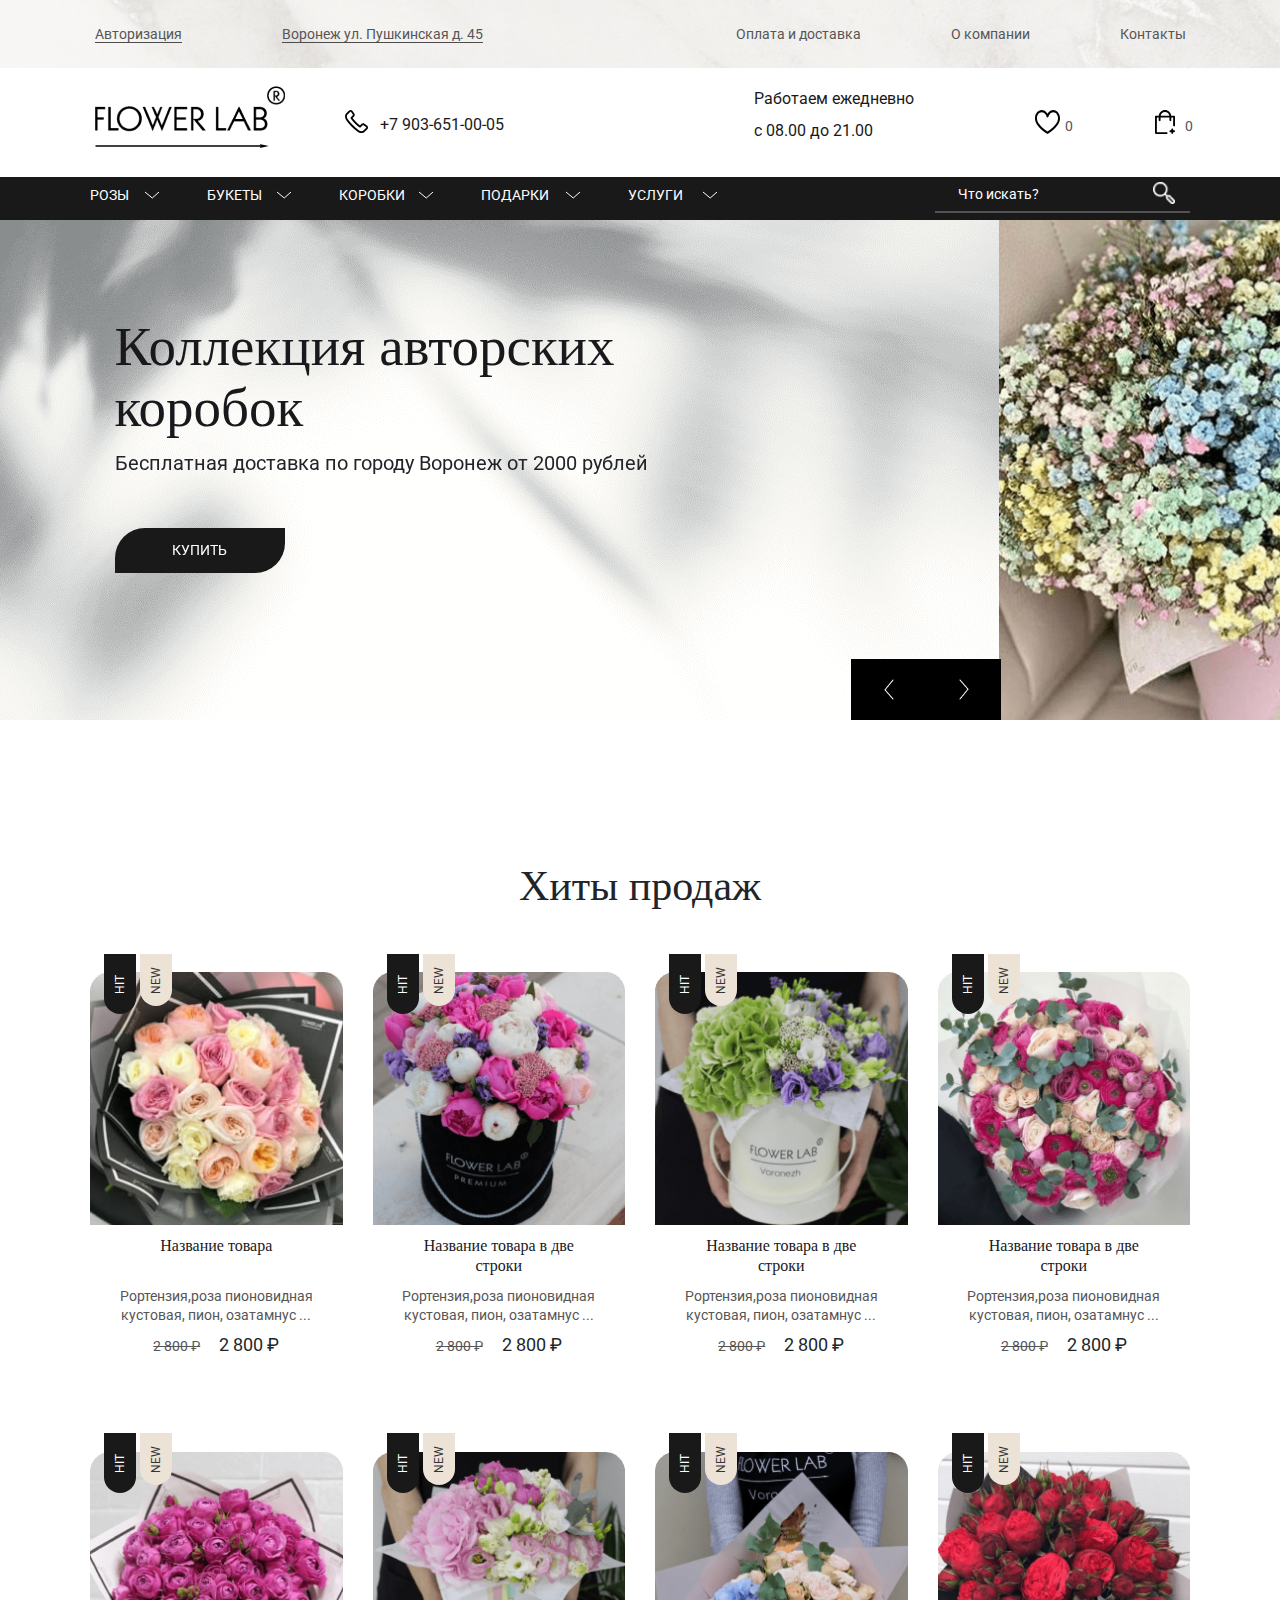
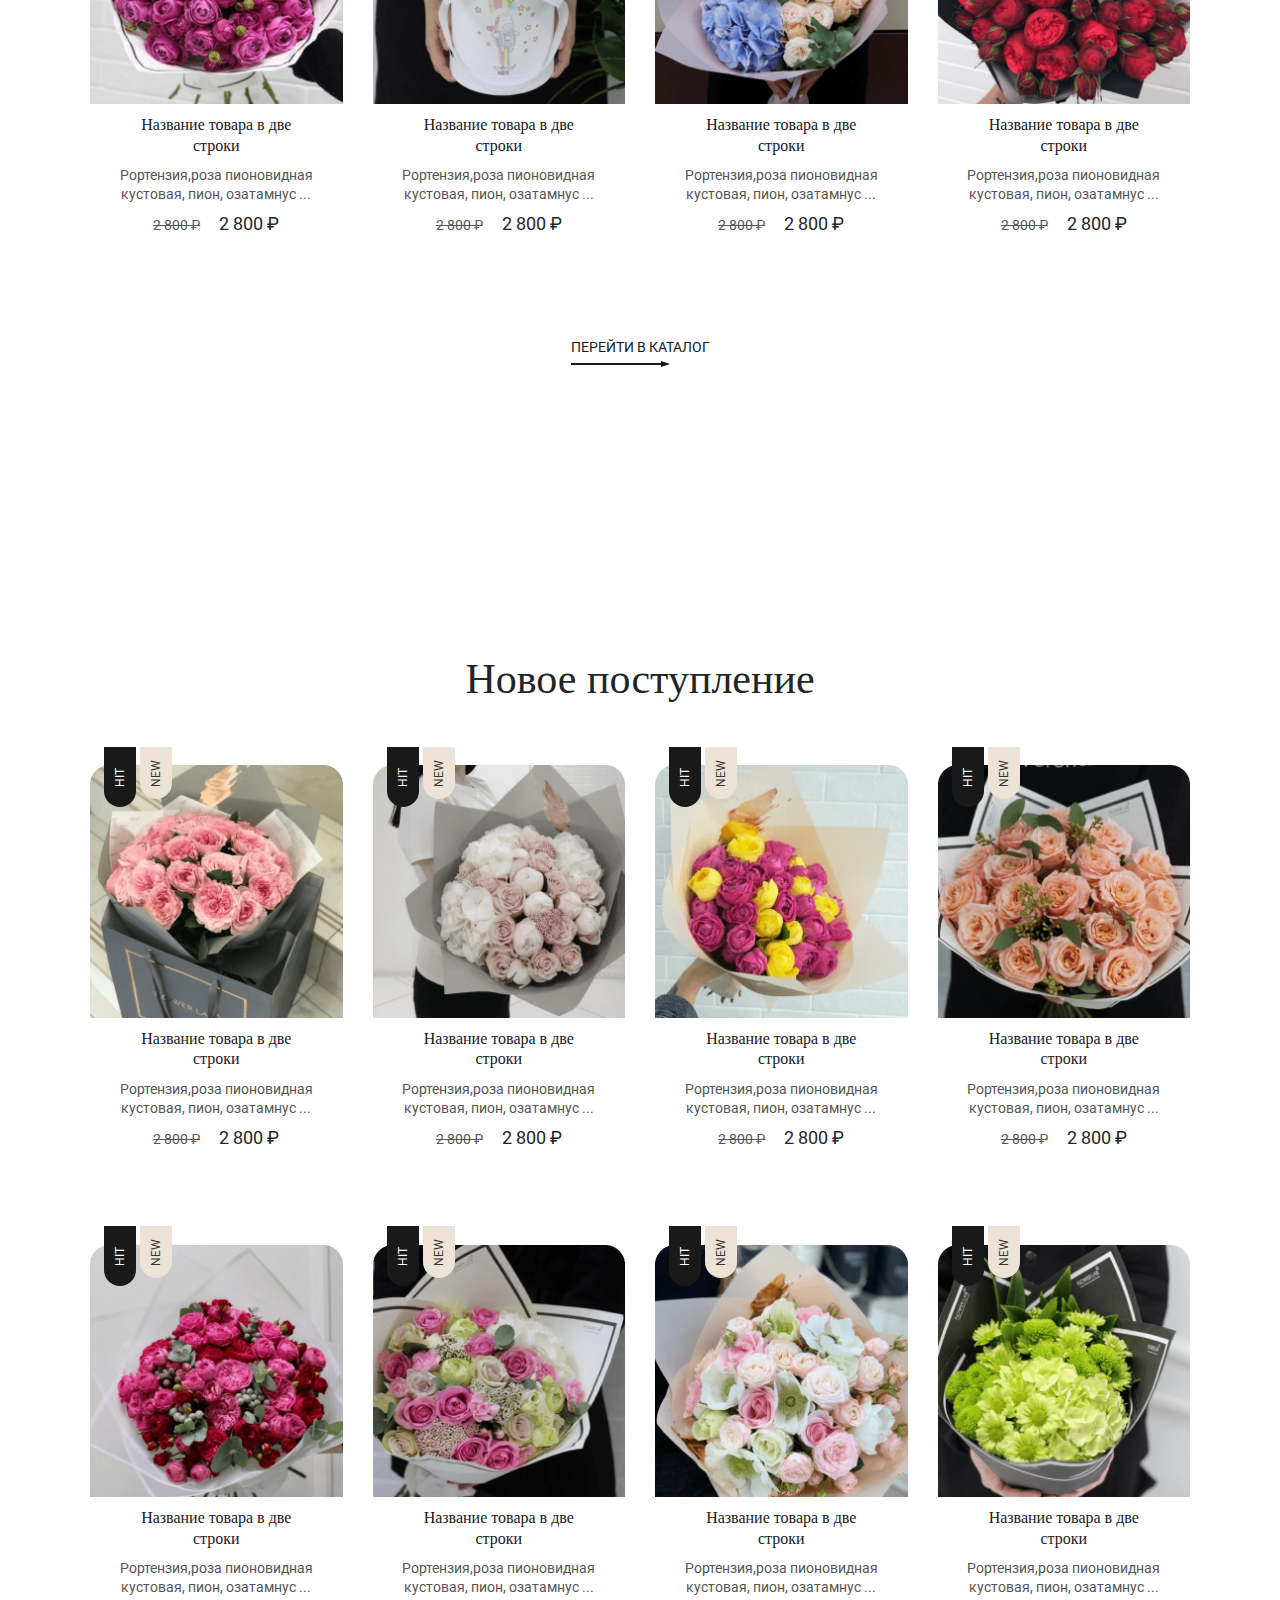
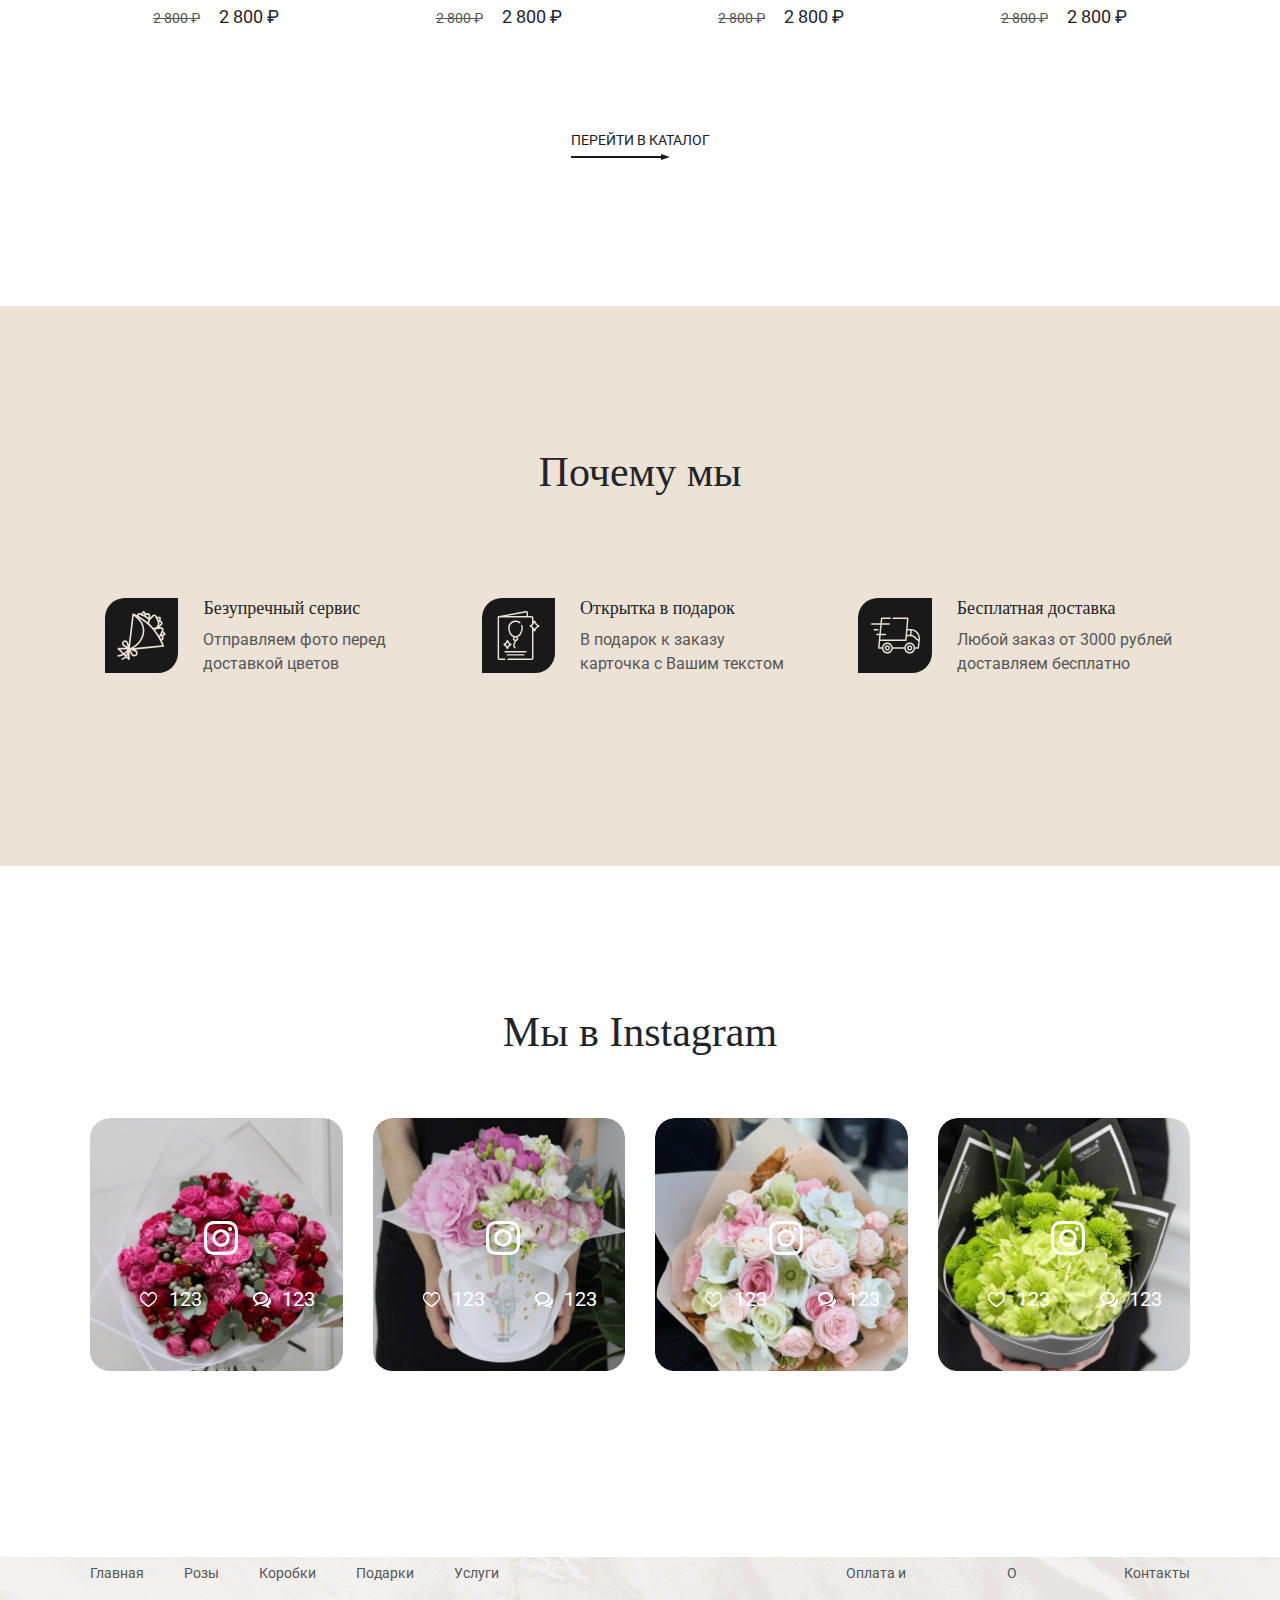
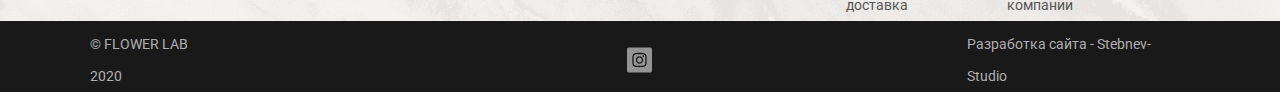
==== Web/fl/index.html @ 561de6cb "Add files via upload" ====
<!doctype html>
<html lang="en">
<head>
    <!-- Required meta tags -->
    <meta charset="utf-8">
    <meta name="viewport" content="width=device-width, initial-scale=1, shrink-to-fit=no">

    <!-- Bootstrap CSS -->
    <link rel="stylesheet" href="https://maxcdn.bootstrapcdn.com/bootstrap/4.0.0/css/bootstrap.min.css" integrity="sha384-Gn5384xqQ1aoWXA+058RXPxPg6fy4IWvTNh0E263XmFcJlSAwiGgFAW/dAiS6JXm" crossorigin="anonymous">
    <!-- swiper -->
    <link rel="stylesheet" href="css/swiper-bundle.css">
    <link rel="stylesheet" href="css/swiper-bundle.min.css">
    <script src="js/swiper-bundle.js"></script>
    <script src="js/swiper-bundle.min.js"></script>
    <script src="js/jquery.min.js"></script>

    <!-- fonts -->
    <link rel="preload" href="fonts/Lovelace-Light.woff2" as="font">
    <link rel="preload" href="fonts/Lovelace-Regular.woff2" as="font">
    <link rel="preload" href="fonts/Lovelace-Medium.woff2" as="font">
    <link rel="preload" href="fonts/Lovelace-Bold.woff2" as="font">
    <!-- styles -->
    <link rel="stylesheet" href="css/reset.css"> 
    <link rel="stylesheet" href="css/style.css">
    <link rel="stylesheet" href="css/slider.css">
    <link rel="stylesheet" href="css/media.css">
    <link rel="stylesheet" href="css/fonts.css">

    <title>Главная</title>
</head>
<body>

    <section class="mobile">
       <div id="Burger">
          <nav class="navbar navbar-expand-lg navbar-light bg-light fixed-top">
            <div class="mobile_header">
              <a class="navbar-brand" href="Главная.html"><img src="img/LogoMb.png"></a>
              <div class="mobileMenu">
                <ul>
                    <a href="#"><li class=" favorite-header">0</li></a>
                    <a href="#"><li class="add-to-cart-header">0</li></a>
                </ul>
            </div>

            <button class="navbar-toggler" type="button" data-toggle="collapse" data-target="#navbarSupportedContent" aria-controls="navbarSupportedContent" aria-expanded="false" aria-label="Toggle navigation">
                <span class="navbar-toggler-icon"></span>
            </button>
        </div>

        <div class="collapse navbar-collapse" id="navbarSupportedContent">
            <form class="search">
                <input type="search" placeholder="Что искать?">
                <button type="submit" aria-label="Поиск" class="search-button"></button>
            </form>
            <ul class="navbar-nav mr-auto">
             <li class="nav-item dropdown">
                <a class="nav-link dropdown-toggle" href="#" id="navbarDropdown" role="button" data-toggle="dropdown" aria-haspopup="true" aria-expanded="false">
                  Каталог
              </a>
              <div class="dropdown-menu" aria-labelledby="navbarDropdown">
                  <a class="dropdown-item" href="#">Белые розы</a>
                  <a class="dropdown-item" href="#">Прочие розы</a>

              </div>
          </li>
          <li class="nav-item dropdown">
            <a class="nav-link dropdown-toggle" href="#" id="navbarDropdown" role="button" data-toggle="dropdown" aria-haspopup="true" aria-expanded="false">
              Услуги
          </a>
          <div class="dropdown-menu" aria-labelledby="navbarDropdown">
              <a class="dropdown-item" href="#">Желтама тюльпана</a>
              <a class="dropdown-item" href="#">Оформление свадеб</a>
          </div>
      </li>

      <li class="nav-item active">
        <a class="nav-link" href="#">Оплата и доставка</a>
    </li>
    <li class="nav-item">
        <a class="nav-link" href="#">О компании</a>
    </li>

    <li class="nav-item">
        <a class="nav-link" href="#">Контакты</a>
    </li>
</ul>
<ul class="mobile-info">
    <li><a href="tel:+7 903-651-00-05">+7 903-651-00-05</a></li>
    <li><a href="#2">Воронеж ул. Пушкинская д. 45</a></li>
    <li><a href="#3">Авторизация</a></li>
</ul>

</div>
</nav>
</div>
</section>



<header>
    <div class="container-fluid">    
        <div class="row">
            <div class="col-12 top-header" >
                <div id="wrapper">

                    <ul class="header-list list-reset">
                        <li><a href="#" class="lower-border-header">Авторизация</a></li>
                        <li class="position-right"><a target="_blank" href="https://yandex.ru/maps/193/voronezh/house/pushkinskaya_ulitsa_45/Z0AYdw9pSUwDQFtrfXp0dnhlZg==/?ll=39.189183%2C51.657494&amp;z=19.35" class="lower-border-header">
                        Воронеж ул. Пушкинская д. 45</a>
                    </li>
                    <li class="top-header-list-item-right-col"><a href="Оплата и доставка.html">Оплата и доставка</a></li>
                    <li class="top-header-list-item-right-col"><a href="О компании.html">О компании</a></li>
                    <li class="top-header-list-item-right-col"><a href="Контакты.html">Контакты</a></li> 

                </ul>


            </div>
        </div>
    </div>  



    <div class="container-fluid">
        <div class="row">
            <div class="col-lg-12 col-md-12">
              <div id="wrapper">

                <ul class="header-list list-reset">
                    <li> <img src="img/logo.png" class="logo"></li>
                    <li class="header-phone"><a href="tel:+79036510005" class="link-header-phone">+7 903-651-00-05</a></li>
                    <li class="top-header-list-item time-job-header">Работаем ежедневно с 08.00 до 21.00</li>
                    <li class="top-header-list-item favorite-header">0</li>
                    <li class="top-header-list-item add-to-cart-header">0</li>
                </ul>
            </div>
        </div>
    </div>
</div>


<nav class="container-fluid ">
    <div class="row">
      <div class="col-lg-12 col-md-12 menu-header ">
        <div id="wrapper">
            <ul class="menu list-reset">
                <li class="menu-item item-rose"><a href="Каталог.html">Розы</a>
                    <ul class="submenu list-reset">
                        <li><a href="Карточка товара.html">Красные</a></li>
                        <li><a href="Карточка товара.html">Красные</a></li>
                        <li><a href="Карточка товара.html">Красные</a></li>
                    </ul>
                </li>
                <li class="menu-item item-flower"><a href="Каталог.html">Букеты</a>
                    <ul class="submenu list-reset">
                        <li><a href="Карточка товара.html">Красные</a></li>
                        <li><a href="Карточка товара.html">Красные</a></li>
                        <li><a href="Карточка товара.html">Красные</a></li>
                    </ul>
                </li>
                <li class="menu-item item-box"><a href="Каталог.html">Коробки</a>
                    <ul class="submenu list-reset">
                        <li><a href="Карточка товара.html">Красные</a></li>
                        <li><a href="Карточка товара.html">Красные</a></li>
                        <li><a href="Карточка товара.html">Красные</a></li>
                    </ul>
                </li>
                <li class="menu-item item-giff"><a href="Каталог.html">Подарки</a>
                    <ul class="submenu list-reset">
                        <li><a href="Карточка товара.html">Красные</a></li>
                        <li><a href="Карточка товара.html">Красные</a></li>
                        <li><a href="Карточка товара.html">Красные</a></li>
                    </ul>
                </li>
                <li class="menu-item last-item-position item-service"><a href="https://ilya-saldeckiy.github.io/flower-lab/services.html">Услуги</a>
                    <ul class="submenu list-reset">
                        <li><a href="https://ilya-saldeckiy.github.io/flower-lab/wedding-decoration.html">Оформление свадьбы</a></li>
                        <li><a href="Карточка товара.html">Красные</a></li>
                    </ul>
                </li>
            </ul> 

            <form class="search">
                <input type="search" placeholder="Что искать?">
                <button type="submit" aria-label="Поиск" class="search-button"></button>
            </form>
        </div>
    </div>
</div>
</nav>

</div>
</header>


<main>
    <section class="slider">




        <!-- Swiper -->
        <div class="swiper-container">
            <div class="swiper-wrapper">

                <div class="swiper-slide infoPost">
                    <div class="infoText">
                        <h2>Коллекция авторских коробок</h2>
                        <p>Бесплатная доставка по городу Воронеж от 2000 рублей</p>
                        <a href="">Купить</a>
                    </div>
                </div>

                <div class="swiper-slide imgPost1"> </div>



                <div class="swiper-slide infoPost">
                 <div class="infoText">
                    <h2>Коллекция авторских коробок</h2>
                    <p>Бесплатная доставка за город от 3999 рублей</p>
                    <a href="">Купить</a>
                </div>
            </div>

            <div class="swiper-slide imgPost2"> </div>




            
        <div class="swiper-slide infoPost">
             <div class="infoText">
                <h2>Коллекция авторских коробок</h2>
                <p>Бесплатная доставка по городу от 1700 рублей</p>
                <a href="">Купить</a>
            </div>
        </div>

        <div class="swiper-slide imgPost3"> </div>


    </div>
    <!-- Add Arrows -->
    <div class="btns">
        <div class="swiper-button-next"></div>
        <div class="swiper-button-prev"></div>
    </div>
    <!-- Add Pagination -->
    <div class="swiper-pagination"></div>
</div>

<script src="js/slider.js"></script>

</section>

<section class="products">
    <div class="container ">
        <div class="row justify-content-center">

            <div class="row">
                <h2 class="main-caption">Хиты продаж</h2>
            </div>
            <div class="col-12">
                <ul class="card-list list-reset">

                    <div class="row">
                        <div class="col-lg-3 col-md-4 col-sm-6 col-12">
                            <li class="card-list-item card-hits-1">
                                <img src="img/card.jpg" alt="">
                                <div class="flag">
                                    <p class="flag-hit">HIT</p>
                                    <p class="flag-new">NEW</p>
                                </div>
                                <article>
                                    <h3 class="card-caption">Название товара </h3>
                                    <p class="card-text">Рортензия,роза пионовидная кустовая, пион, озатамнус ...</p>

                                    <span class="card-price-relevant"> <s class="card-price-decider">2 800 ₽</s> 2 800 ₽</span>
                                </article>
                                <div class="card-list-hover grids">

                                   <div class="wr">  </div>
                                   <button type="button" class="faworite-button"></button>
                                   <button type="button" class="add-button"></button>

                                   <button type="button" class="fast-buy-btn">Быстрый заказ</button>
                               </div>
                           </li>
                       </div>
                       <div class="col-lg-3 col-md-4 col-sm-6 col-12">
                        <li class="card-list-item card-hits-2">
                            <img src="img/card-hit-2.png" alt="">
                            <div class="flag">
                                <p class="flag-hit">HIT</p>
                                <p class="flag-new">NEW</p>
                            </div>
                            <article>
                                <h3 class="card-caption ">Название товара в две строки</h3>
                                <p class="card-text">Рортензия,роза пионовидная кустовая, пион, озатамнус ...</p>
                                <span class="card-price-relevant"> <s class="card-price-decider">2 800 ₽</s> 2 800 ₽</span>
                            </article>
                            <div class="card-list-hover grids">
                               <div class="wr">  </div>
                               <button type="button" class="faworite-button"></button>
                               <button type="button" class="add-button"></button>
                               <button type="button" class="fast-buy-btn">Быстрый заказ</button>
                           </div>
                       </li>
                   </div>
                   <div class="col-lg-3 col-md-4 col-sm-6 col-12">
                    <li class="card-list-item card-hits-3">
                     <img src="img/card-hit-3.png" alt="">
                     <div class="flag">
                        <p class="flag-hit">HIT</p>
                        <p class="flag-new">NEW</p>
                    </div>
                    <article>
                        <h3 class="card-caption">Название товара в две строки</h3>
                        <p class="card-text">Рортензия,роза пионовидная кустовая, пион, озатамнус ...</p>
                        <span class="card-price-relevant"> <s class="card-price-decider">2 800 ₽</s> 2 800 ₽</span>
                    </article>
                    <div class="card-list-hover grids">
                       <div class="wr">  </div>
                       <button type="button" class="faworite-button"></button>
                       <button type="button" class="add-button"></button>
                       <button type="button" class="fast-buy-btn">Быстрый заказ</button>
                   </div>
               </li>
           </div>
           <div class="col-lg-3 col-md-4 col-sm-6 col-12">
            <li class="card-list-item card-hits-4">
             <img src="img/card-hit-4.png" alt="">
             <div class="flag">
                <p class="flag-hit">HIT</p>
                <p class="flag-new">NEW</p>
            </div>
            <article>
                <h3 class="card-caption">Название товара в две строки</h3>
                <p class="card-text">Рортензия,роза пионовидная кустовая, пион, озатамнус ...</p>
                <span class="card-price-relevant"> <s class="card-price-decider">2 800 ₽</s> 2 800 ₽</span>
            </article>
            <div class="card-list-hover grids">
               <div class="wr">  </div>
               <button type="button" class="faworite-button"></button>
               <button type="button" class="add-button"></button>
               <button type="button" class="fast-buy-btn">Быстрый заказ</button>
           </div>
       </li>
   </div>
   <div class="col-lg-3 col-md-4 col-sm-6 col-12">
    <li class="card-list-item card-hits-5">
     <img src="img/card-hit-5.png" alt="">
     <div class="flag">
        <p class="flag-hit">HIT</p>
        <p class="flag-new">NEW</p>
    </div>
    <article>
        <h3 class="card-caption">Название товара в две строки</h3>
        <p class="card-text">Рортензия,роза пионовидная кустовая, пион, озатамнус ...</p>
        <span class="card-price-relevant"> <s class="card-price-decider">2 800 ₽</s> 2 800 ₽</span>
    </article>
    <div class="card-list-hover grids">
       <div class="wr">  </div>
       <button type="button" class="faworite-button"></button>
       <button type="button" class="add-button"></button>
       <button type="button" class="fast-buy-btn">Быстрый заказ</button>
   </div>
</li>
</div>
<div class="col-lg-3 col-md-4 col-sm-6 col-12">
    <li class="card-list-item card-hits-6">
     <img src="img/card-hit-6.png" alt="">
     <div class="flag">
        <p class="flag-hit">HIT</p>
        <p class="flag-new">NEW</p>
    </div>
    <article>
        <h3 class="card-caption">Название товара в две строки</h3>
        <p class="card-text">Рортензия,роза пионовидная кустовая, пион, озатамнус ...</p>
        <span class="card-price-relevant"> <s class="card-price-decider">2 800 ₽</s> 2 800 ₽</span>
    </article>
    <div class="card-list-hover grids">
       <div class="wr">  </div>
       <button type="button" class="faworite-button"></button>
       <button type="button" class="add-button"></button>
       <button type="button" class="fast-buy-btn">Быстрый заказ</button>
   </div>
</li>
</div>
<div class="col-lg-3 col-md-4 col-sm-6 col-12">
    <li class="card-list-item card-hits-7">
     <img src="img/card-hit-7.png" alt="">
     <div class="flag">
        <p class="flag-hit">HIT</p>
        <p class="flag-new">NEW</p>
    </div>
    <article>
        <h3 class="card-caption">Название товара в две строки</h3>
        <p class="card-text">Рортензия,роза пионовидная кустовая, пион, озатамнус ...</p>
        <span class="card-price-relevant"> <s class="card-price-decider">2 800 ₽</s> 2 800 ₽</span>
    </article>
    <div class="card-list-hover grids">
       <div class="wr">  </div>
       <button type="button" class="faworite-button"></button>
       <button type="button" class="add-button"></button>
       <button type="button" class="fast-buy-btn">Быстрый заказ</button>
   </div>
</li>
</div>
<div class="col-lg-3 col-md-4 col-sm-6 col-12">
    <li class="card-list-item card-hits-8">
        <img src="img/card-hit-8.png" alt="">
        <div class="flag">
            <p class="flag-hit">HIT</p>
            <p class="flag-new">NEW</p>
        </div>
        <article>
            <h3 class="card-caption">Название товара в две строки</h3>
            <p class="card-text">Рортензия,роза пионовидная кустовая, пион, озатамнус ...</p>
            <span class="card-price-relevant"> <s class="card-price-decider">2 800 ₽</s> 2 800 ₽</span>
        </article>
        <div class="card-list-hover grids">
           <div class="wr">  </div>
           <button type="button" class="faworite-button"></button>
           <button type="button" class="add-button"></button>
           <button type="button" class="fast-buy-btn">Быстрый заказ</button>
       </div>
   </li>
</div>

</ul>

</div>
<div class="go-catalog-position">
    <a class="go-catalog" href="https://ilya-saldeckiy.github.io/flower-lab/catalog.html">Перейти в каталог</a>
</div>
</div>
</div>
</section>

<section class="products">
    <div class="container ">
        <div class="row justify-content-center">

            <div class="row">
                <h2 class="main-caption">Новое поступление</h2>
            </div>
            <div class="col-12">
                <ul class="card-list list-reset">

                    <div class="row">
                        <div class="col-lg-3 col-md-4 col-sm-6 col-12">
                            <li class="card-list-item card-relevant-1">
                                <img src="img/card-relevant-1.png" alt="">
                                <div class="flag">
                                    <p class="flag-hit">HIT</p>
                                    <p class="flag-new">NEW</p>
                                </div>
                                <article>
                                    <h3 class="card-caption">Название товара в две строки</h3>
                                    <p class="card-text">Рортензия,роза пионовидная кустовая, пион, озатамнус ...</p>

                                    <span class="card-price-relevant">  <s class="card-price-decider">2 800 ₽</s> 2 800 ₽</span>
                                </article>
                                <div class="card-list-hover grids">
                                   <div class="wr">  </div>
                                   <button type="button" class="faworite-button"></button>
                                   <button type="button" class="add-button"></button>
                                   <button type="button" class="fast-buy-btn">Быстрый заказ</button>
                               </div>
                           </li>
                       </div>
                       <div class="col-lg-3 col-md-4 col-sm-6 col-12">
                        <li class="card-list-item card-relevant-2">
                            <img src="img/card-relevant-2.png" alt="">
                            <div class="flag">
                                <p class="flag-hit">HIT</p>
                                <p class="flag-new">NEW</p>
                            </div>
                            <article>
                                <h3 class="card-caption ">Название товара в две строки</h3>
                                <p class="card-text">Рортензия,роза пионовидная кустовая, пион, озатамнус ...</p>
                                <span class="card-price-relevant">  <s class="card-price-decider">2 800 ₽</s> 2 800 ₽</span>
                            </article>
                            <div class="card-list-hover grids">
                               <div class="wr">  </div>
                               <button type="button" class="faworite-button"></button>
                               <button type="button" class="add-button"></button>
                               <button type="button" class="fast-buy-btn">Быстрый заказ</button>
                           </div>
                       </li>
                   </div>
                   <div class="col-lg-3 col-md-4 col-sm-6 col-12">
                    <li class="card-list-item card-relevant-3">
                        <img src="img/card-relevant-3.png" alt="">
                        <div class="flag">
                            <p class="flag-hit">HIT</p>
                            <p class="flag-new">NEW</p>
                        </div>
                        <article>
                            <h3 class="card-caption">Название товара в две строки</h3>
                            <p class="card-text">Рортензия,роза пионовидная кустовая, пион, озатамнус ...</p>
                            <span class="card-price-relevant">  <s class="card-price-decider">2 800 ₽</s> 2 800 ₽</span>
                        </article>
                        <div class="card-list-hover grids">
                           <div class="wr">  </div>
                           <button type="button" class="faworite-button"></button>
                           <button type="button" class="add-button"></button>
                           <button type="button" class="fast-buy-btn">Быстрый заказ</button>
                       </div>
                   </li>
               </div>
               <div class="col-lg-3 col-md-4 col-sm-6 col-12">
                <li class="card-list-item card-relevant-4">
                    <img src="img/card-relevant-4.png" alt="">
                    <div class="flag">
                        <p class="flag-hit">HIT</p>
                        <p class="flag-new">NEW</p>
                    </div>
                    <article>
                        <h3 class="card-caption">Название товара в две строки</h3>
                        <p class="card-text">Рортензия,роза пионовидная кустовая, пион, озатамнус ...</p>
                        <span class="card-price-relevant">  <s class="card-price-decider">2 800 ₽</s> 2 800 ₽</span>
                    </article>
                    <div class="card-list-hover grids">
                       <div class="wr">  </div>
                       <button type="button" class="faworite-button"></button>
                       <button type="button" class="add-button"></button>
                       <button type="button" class="fast-buy-btn">Быстрый заказ</button>
                   </div>
               </li>
           </div>
           <div class="col-lg-3 col-md-4 col-sm-6 col-12">
            <li class="card-list-item card-relevant-5">
                <img src="img/card-relevant-5.png" alt="">
                <div class="flag">
                    <p class="flag-hit">HIT</p>
                    <p class="flag-new">NEW</p>
                </div>
                <article>
                    <h3 class="card-caption">Название товара в две строки</h3>
                    <p class="card-text">Рортензия,роза пионовидная кустовая, пион, озатамнус ...</p>
                    <span class="card-price-relevant">  <s class="card-price-decider">2 800 ₽</s> 2 800 ₽</span>
                </article>
                <div class="card-list-hover grids">
                   <div class="wr">  </div>
                   <button type="button" class="faworite-button"></button>
                   <button type="button" class="add-button"></button>
                   <button type="button" class="fast-buy-btn">Быстрый заказ</button>
               </div>
           </li>
       </div>
       <div class="col-lg-3 col-md-4 col-sm-6 col-12">
        <li class="card-list-item card-relevant-6">
            <img src="img/card-relevant-6.png" alt="">
            <div class="flag">
                <p class="flag-hit">HIT</p>
                <p class="flag-new">NEW</p>
            </div>
            <article>
                <h3 class="card-caption">Название товара в две строки</h3>
                <p class="card-text">Рортензия,роза пионовидная кустовая, пион, озатамнус ...</p>
                <span class="card-price-relevant">  <s class="card-price-decider">2 800 ₽</s> 2 800 ₽</span>
            </article>
            <div class="card-list-hover grids">
               <div class="wr">  </div>
               <button type="button" class="faworite-button"></button>
               <button type="button" class="add-button"></button>
               <button type="button" class="fast-buy-btn">Быстрый заказ</button>
           </div>
       </li>
   </div>
   <div class="col-lg-3 col-md-4 col-sm-6 col-12">
    <li class="card-list-item card-relevant-7">
        <img src="img/card-relevant-7.png" alt="">
        <div class="flag">
            <p class="flag-hit">HIT</p>
            <p class="flag-new">NEW</p>
        </div>
        <article>
            <h3 class="card-caption">Название товара в две строки</h3>
            <p class="card-text">Рортензия,роза пионовидная кустовая, пион, озатамнус ...</p>
            <span class="card-price-relevant">  <s class="card-price-decider">2 800 ₽</s> 2 800 ₽</span>
        </article>
        <div class="card-list-hover grids">
           <div class="wr">  </div>
           <button type="button" class="faworite-button"></button>
           <button type="button" class="add-button"></button>
           <button type="button" class="fast-buy-btn">Быстрый заказ</button>
       </div>
   </li>
</div>
<div class="col-lg-3 col-md-4 col-sm-6 col-12">
    <li class="card-list-item card-relevant-8">
        <img src="img/card-relevant-8.png" alt="">
        <div class="flag">
            <p class="flag-hit">HIT</p>
            <p class="flag-new">NEW</p>
        </div>
        <article>
            <h3 class="card-caption">Название товара в две строки</h3>
            <p class="card-text">Рортензия,роза пионовидная кустовая, пион, озатамнус ...</p>
            <span class="card-price-relevant">  <s class="card-price-decider">2 800 ₽</s> 2 800 ₽</span>
        </article>
        <div class="card-list-hover grids">
           <div class="wr">  </div>
           <button type="button" class="faworite-button"></button>
           <button type="button" class="add-button"></button>
           <button type="button" class="fast-buy-btn">Быстрый заказ</button>
       </div>
   </li>
</div>

</ul>

</div>
<div class="go-catalog-position">
    <a class="go-catalog" href="https://ilya-saldeckiy.github.io/flower-lab/catalog.html">Перейти в каталог</a>
</div>
</div>
</div>
</section>
<section class="why-AreWe">
    <div class="container">
        <img class="left-leaves" src="img/left-leaves.png" alt="background-leaves">
        <h2 class="why-AreWe-caption">Почему мы</h2>
        <div class="row">
            <ul class="why-AreWe-list list-reset">
                <div class="col-lg-4 col-md-12 col-sm-12">
                    <li class="why-AreWe-list-item">
                        <span class="why-AreWe-box box-bouquet"></span>
                        <span class="why-AreWe-text">
                            <h3 class="why-AreWe-caption-item">Безупречный сервис</h3>
                            <p class="why-AreWe-p">Отправляем фото перед доставкой цветов</p>
                        </span>
                    </li>
                </div>
                <div class="col-lg-4 col-md-12 col-sm-12">
                    <li class="why-AreWe-list-item">
                        <span class="why-AreWe-box box-birthday"></span>
                        <span class="why-AreWe-text">
                            <h3 class="why-AreWe-caption-item">Открытка в подарок</h3>
                            <p class="why-AreWe-p">В подарок к заказу карточка с Вашим текстом</p>
                        </span>
                    </li>
                </div>
                <div class="col-lg-4 col-md-12 col-sm-12">
                    <li class="why-AreWe-list-item text-position-why-990">
                        <span class="why-AreWe-box box-truck"></span>
                        <span class="why-AreWe-text">
                            <h3 class="why-AreWe-caption-item">Бесплатная доставка</h3>
                            <p class="why-AreWe-p">Любой заказ от 3000 рублей доставляем бесплатно</p>
                        </span>
                    </li>
                </div>
            </ul>
        </div>
        <img class="right-leaves" src="img/right-leaves.png" alt="background-leaves">
    </div>
</section>
<section class="main-instagram">
    <div class="container">
        <h2 class="main-caption">Мы в Instagram</h2>
        <ul class="main-instagram-list list-reset">
            <div class="row justify-content-center text-center">
                <div class="col-lg-3 col-md-3 col-sm-6">
                    <div class="main-instagram-list-item instagram-card-1">
                        <img src="img/card-instagram-1.png" alt="">

                        <a href="#"><span class="main-instagram-list-item-img card-1"></span></a>
                        <ul>
                            <li><a href=""><span class="main-instagram-list-item-like card-1"><b>123</b></span></a></li>
                            <li><a href="#"><span class="main-instagram-list-item-comment card-1"><b>123</b></span></li>
                            </ul>
                        </div>
                    </div>
                    <div class="col-lg-3 col-md-3 col-sm-6">
                        <div class="main-instagram-list-item instagram-card-2">
                            <img src="img/card-instagram-2.png" alt="">

                            <a href="#"><span class="main-instagram-list-item-img card-2"></span></a>
                            <ul>
                                <li><a href=""><span class="main-instagram-list-item-like card-2"><b>123</b></span></a></li>
                                <li><a href="#"><span class="main-instagram-list-item-comment card-2"><b>123</b></span></li>
                                </ul>
                            </div> 
                        </div>
                        <div class="col-lg-3 col-md-3 col-sm-6">
                         <div class="main-instagram-list-item instagram-card-3">
                            <img src="img/card-instagram-3.png" alt="">

                            <a href="#"><span class="main-instagram-list-item-img card-3"></span></a>
                            <ul>
                                <li><a href=""><span class="main-instagram-list-item-like card-3"><b>123</b></span></a></li>
                                <li><a href="#"><span class="main-instagram-list-item-comment card-3"><b>123</b></span></li>
                                </ul>

                            </div>
                        </div>
                        <div class="col-lg-3 col-md-3 col-sm-6">
                         <div class="main-instagram-list-item instagram-card-4">
                            <img src="img/card-instagram-4.png" alt="">
                            <a href="#"><span class="main-instagram-list-item-img card-4"></span></a>
                            <ul>
                                <li><a href=""><span class="main-instagram-list-item-like card-4"><b>123</b></span></a></li>
                                <li><a href="#"><span class="main-instagram-list-item-comment card-4"><b>123</b></span></li>
                                </ul>
                            </div>
                        </div>
                    </ul>
                </div>
            </div>
        </section>
    </main>




    <footer>

        <section class="top-link-footer">
            <div class="container position-footer">
                <ul class="footer-menu-list list-reset footer-position-mobile">
                    <li class="footer-menu-list-item"><a href="https://ilya-saldeckiy.github.io/flower-lab/index.html">Главная</a></li>
                    <li class="footer-menu-list-item"><a href="Карточка товара.html">Розы</a></li>
                    <li class="footer-menu-list-item"><a href="Карточка товара.html">Коробки</a></li>
                    <li class="footer-menu-list-item footer-left-col"><a href="Карточка товара.html">Подарки</a></li>
                </ul>
                <ul class="footer-menu-list list-reset">
                    <li class="footer-menu-list-item"><a href="https://ilya-saldeckiy.github.io/flower-lab/services.html" class="last-item-footer-left">Услуги</a></li>
                    <li class="footer-menu-list-item"><a href="https://ilya-saldeckiy.github.io/flower-lab/payment.html">Оплата и доставка</a></li>
                    <li class="footer-menu-list-item"><a href="https://ilya-saldeckiy.github.io/flower-lab/abbout-us.html">О компании</a></li>
                    <li class="footer-menu-list-item"><a href="https://ilya-saldeckiy.github.io/flower-lab/contacts.html">Контакты</a></li>
                </ul>
            </div>
        </section>
        <section class="copyrait">
            <div class="container">
                <ul class="list-copyrait list-reset">
                    <li class="list-copyrait-item footer-copyrate">© FLOWER LAB 2020</li>
                    <li class="list-copyrait-item footer-inst-logo"><img src="img/inst-footer.svg" alt="inst-logo"></li>
                    <li class="list-copyrait-item">Разработка сайта - Stebnev-Studio</li>
                </ul>
            </div>
        </section>
    </footer>



    <!-- Optional JavaScript -->
    <!-- jQuery first, then Popper.js, then Bootstrap JS -->
    <script src="https://code.jquery.com/jquery-3.2.1.slim.min.js" integrity="sha384-KJ3o2DKtIkvYIK3UENzmM7KCkRr/rE9/Qpg6aAZGJwFDMVNA/GpGFF93hXpG5KkN" crossorigin="anonymous"></script>
    <script src="https://cdnjs.cloudflare.com/ajax/libs/popper.js/1.12.9/umd/popper.min.js" integrity="sha384-ApNbgh9B+Y1QKtv3Rn7W3mgPxhU9K/ScQsAP7hUibX39j7fakFPskvXusvfa0b4Q" crossorigin="anonymous"></script>
    <script src="https://maxcdn.bootstrapcdn.com/bootstrap/4.0.0/js/bootstrap.min.js" integrity="sha384-JZR6Spejh4U02d8jOt6vLEHfe/JQGiRRSQQxSfFWpi1MquVdAyjUar5+76PVCmYl" crossorigin="anonymous"></script>
    <script type="text/javascript" src="js/main.js"></script>
</body>
</html>
---- Web/fl/css/style.css ----
@charset "UTF-8";
@import url("https://fonts.googleapis.com/css2?family=Roboto:ital,wght@0,300;0,400;0,700;1,500&display=swap");
html {
  box-sizing: border-box;
  -moz-box-sizing: border-box;
}

body {
  margin: 0 auto;
  padding: 0;
  font-family: "Roboto", "Lovelace", sans-serif;
  font-weight: 400;
  font-size: 0.875rem;
  line-height: 32px;
  background-color: #ffffff;
  overflow-x: hidden;
  transition: 1s;
}

a {
  text-decoration: none;
  color: #565656;
}

a:hover {
  text-decoration: none;
  color: #191919;
}

button {
  text-transform: uppercase;
}

img {
  max-width: 100%;
  height: 100%;
  width: 100%;
}

#wrapper {
  max-width: 1100px;
  display: block;
  margin: 0 auto;
}

.swiper-wrapper .position-slide {
  position: relative;
  z-index: 999 !important;
}

button {
  outline: none;
  cursor: pointer;
}

.main-instagram-list-item {
  width: 100%;
}

.logo {
  width: 190px;
  height: 62px;
  margin-right: 70px;
}

.list-reset {
  padding: 0;
  list-style: none;
}

.container {
  padding: 0;
  margin: 0 auto;
}

main .active {
  filter: blur(15px);
}

.main-caption-section {
  font-family: "Lovelace";
  font-size: 2.625rem;
  font-weight: 500;
}

/* header */
.info-header {
  display: flex;
  padding-top: 20px;
  padding-bottom: 10px;
}

.lower-border-header {
  border-bottom: 1px solid #4C4C4C;
}

.link-header-phone {
  font-size: 1rem;
  margin-right: 145px;
  color: #191919;
}

.link-header-phone::before {
  content: "";
  position: relative;
  left: -10px;
  top: 5px;
  display: inline-block;
  width: 25px;
  height: 25px;
  background: url("../img/phone-header.svg") no-repeat;
}

.time-job-header {
  font-size: 1rem;
  width: 162px;
  margin-right: 119px !important;
  margin-top: -15px;
  margin-left: -15px;
  color: #191919;
}

.top-header-list-item-time {
  margin-right: 150px;
}

header .container-fluid {
  padding: 0;
  margin: 0;
}

.bg-light {
  padding: 0;
  background-color: rgba(4, 4, 4, 0.7) !important;
}

.navbar .favorite-header {
  display: block;
  margin-right: 0px !important;
}

.mobile_header {
  background-color: white;
  display: block;
  width: 100%;
  height: 59px;
}

.mobile_header .navbar-brand {
  margin: 12px 15px;
}

.mobile_header .mobile_header {
  float: right !important;
}

.mobile_header a {
  float: left;
}

.navbar-brand {
  position: absolute;
  left: 0px;
}

.mobileMenu {
  display: block;
  width: 180px;
  margin-top: 24px;
  margin-right: 40px;
}

.mobileMenu a,
.mobileMenu li {
  display: inline-block;
  margin-left: 18px;
}

.mobileMenu ul {
  margin: 0;
  padding: 0;
  position: absolute;
  right: 80px;
}

.navbar-toggler {
  border: none;
  outline: none;
  margin: 0;
  padding: 0;
  position: absolute;
  right: 15px;
  top: 10px;
  position: absolute;
  right: 9px;
}

.navbar-toggler .navbar-toggler-icon {
  background-image: url("../img/burgerBtn.png") !important;
  width: 51px;
  height: 51px;
}

.navbar-collapse::before {
  content: "";
  width: 100%;
  height: auto;
  position: absolute;
  filter: blur(15px);
  background: #040404;
  opacity: 0.3;
  filter: blur(15px);
}

.navbar-collapse {
  background: none;
}

.navbar-nav .dropdown-menu {
  opacity: 0.5;
  text-align: center;
  color: white;
  background-color: #fff;
}

.navbar-toggler:focus, .navbar-toggler:hover {
  border: none;
  outline: none;
}

.navbar-brand img {
  width: 96px;
  height: 34px;
  display: block;
  margin: 0;
  padding: 0;
}

#Burger {
  position: relative;
}

#Burger .search {
  width: 100%;
  padding: 15px;
  display: block;
  margin: 0 auto;
  position: relative;
}

#Burger .search input {
  width: 100%;
  background: none;
  color: white;
  outline: none;
  border: none;
  padding: 5px 0;
  padding-left: 15px;
  border-bottom: 2px solid rgba(255, 255, 255, 0.25);
}

#Burger .search .search-button {
  right: 30px;
}

input[placeholder], [placeholder], *[placeholder] {
  color: white !important;
  margin-left: 0px;
}

.navbar-nav {
  text-align: center;
}

.navbar-nav li {
  background: rgba(255, 255, 255, 0.2);
  border-radius: 10px;
  margin: 0 15px 4px 15px;
}

.navbar-nav li .nav-link {
  color: white !important;
  font-weight: 400;
  font-size: 0.875rem;
}

.dropdown-menu {
  background: none !important;
}

.dropdown-menu a {
  color: white !important;
  font-family: "Roboto", "Lovelace", sans-serif;
  font-weight: 400;
  font-size: 0.875rem;
}

.dropdown-menu a:hover {
  background: #000;
}

.mobile-info {
  padding: 0;
  margin: 0;
  text-align: center;
  margin-bottom: 76px;
  margin-top: 70px;
}

.mobile-info li {
  font-size: 0.875rem;
  font-weight: 400;
  margin-bottom: 16px;
  list-style-type: none;
}

.mobile-info a {
  color: white;
  border-bottom: 1px solid #fff;
}

.mobile-info a[href^="tel:"] {
  border-bottom: none !important;
  font-size: 1rem !important;
}

.mobile-info a[href^="tel:"]::before {
  content: "";
  background: url();
}

.wr::before {
  content: "";
  width: 40%;
  height: 64px;
  display: inline;
  position: relative;
  margin-left: -15px;
  background: black;
  opacity: 0.5;
  z-index: -1;
  border-radius: 40px;
  margin: 0 auto;
  margin-top: -5px;
  top: -188px;
}

.favorite-header {
  display: block;
  width: 25px;
  height: 25px;
  background: url("../img/faworite-header.svg") no-repeat;
  margin-right: 32px;
}

header .favorite-header {
  margin-right: 90px;
}

.add-to-cart-header {
  display: block;
  width: 25px;
  height: 25px;
  background: url("../img/add-header.svg") no-repeat;
}

.header-list {
  display: flex;
  padding: 3px;
  margin: 0;
  margin: 15px 0;
  display: flex;
  align-items: center;
  justify-content: center;
}

.top-header {
  background: url("../img/bac-image-header.png") no-repeat, #ECE2D6;
  background-size: cover;
}

.menu-header {
  background-color: #191919;
  padding-bottom: 7px;
}

.menu {
  justify-content: center;
  display: flex;
  align-content: center;
  align-items: end;
  padding: 0;
  margin: 2px 0;
  float: left;
}

ul.menu > li {
  float: left;
  position: relative;
}

ul.menu > li > a {
  display: block;
  padding: 0px;
  width: 100px;
  color: #ffffff;
  text-decoration: none;
}

ul.submenu {
  display: none;
  position: absolute;
  left: 0px;
  z-index: 90;
}

ul.submenu > li {
  display: block;
  width: 160px;
}

ul.submenu > li > a {
  display: block;
  padding: 10px;
  color: #ffffff;
  background-color: #191919;
}

ul.menu > li:hover > ul.submenu {
  display: block;
}

.menu-item {
  background: url("../img/arrow.svg") no-repeat;
  background-position: right;
  margin-right: 47px;
  text-transform: uppercase;
}

.last-item-position {
  margin-right: 215px;
}

.item-rose {
  width: 70px;
}

.item-flower {
  width: 85px;
}

.item-box {
  width: 95px;
}

.item-service {
  width: 90px;
}

.menu-header .search {
  position: relative;
  display: block;
  float: right;
  border-bottom: 2px solid rgba(255, 255, 255, 0.25);
}

.menu-header .search input {
  width: 255px;
  min-height: 33px;
  padding-left: 23px;
  padding-right: 35px;
  background-color: #191919;
  border-radius: 15px;
  border: none;
  outline: none;
  color: white;
  font-family: "Roboto", "Lovelace", sans-serif;
  font-weight: 400;
}

.menu-header .search input::placeholder {
  color: #ffffff;
}

.search-button {
  position: absolute;
  top: 47%;
  transform: translateY(-50%);
  right: 10px;
  min-width: 32px;
  min-height: 32px;
  background-image: url("../img/search.png");
  background-size: 70%;
  background-repeat: no-repeat;
  background-position: center;
  border: none;
  background-color: transparent;
  cursor: pointer;
}

.favorite-header, .add-to-cart-header {
  padding-left: 30px;
  color: #565656;
}

.header-phone {
  width: 300px;
  margin-right: 114px;
}

.mobile-caption {
  display: none;
}

footer {
  margin-left: -5px;
  margin-right: -5px;
  margin-bottom: -5px;
}

/* footer */
.top-link-footer {
  background: url("../img/footer-back.png") no-repeat;
  background-size: cover;
  background-position-x: center;
  background-position-y: center;
}

.position-footer {
  display: flex;
}

.footer-left-col {
  margin-right: 40px;
}

.footer-menu-list {
  display: flex;
  flex-direction: row;
  padding: 0;
}

.footer-menu-list-item {
  color: #19191D;
}

.footer-menu-list-item:not(:last-child) {
  margin-right: 40px;
}

.last-item-footer-left {
  margin-right: 307px;
}

.copyrait {
  background-color: #191919;
  padding-top: 7px;
}

.list-copyrait {
  display: flex;
  color: #AFAFAF;
}

.footer-copyrate {
  margin-right: 405px;
}

.footer-inst-logo {
  margin-right: 315px;
}

.button {
  background-color: black !important;
}

/* main Главная страница */
.main-caption {
  text-align: center;
  margin-bottom: 70px;
  font-family: "Lovelace";
  font-weight: 500;
  font-size: 2.625rem;
  margin-top: 150px;
}

.slider-text {
  margin-bottom: 50px;
  font-size: 1.25rem;
}

.card-list-item {
  width: 255px;
  padding-bottom: 35px;
  border-radius: 20px;
  background-position: top center;
  margin-bottom: 55px;
  position: relative;
  z-index: 5;
}

.card-list-item:not(:last-child) {
  margin-right: 25px;
}

.card-list-item:nth-child(4n) {
  margin-right: 0px;
}

.flag {
  position: absolute;
}

.flag-new {
  text-align: center;
  width: 52px;
  color: #333333;
  font-size: 0.75rem;
  background-color: #ECE2D6;
  border-radius: 20px 0 0 20px;
  position: relative;
  top: -305px;
  left: 40px;
  transform: rotate(-90deg);
}

.flag-new-product {
  position: absolute;
}

.card-list {
  display: flex;
  flex-wrap: wrap;
}

.go-catalog {
  padding-bottom: 12px;
  background: url("../img/line-arrow.svg") no-repeat;
  background-position: left bottom;
  position: relative;
  z-index: 90;
  color: #19191D;
  text-transform: uppercase;
}

.go-catalog-position {
  text-align: center;
}

.products {
  margin-bottom: 150px;
}

/* main Главная страница */
.slider-text {
  margin-bottom: 50px;
  font-size: 20px;
}

.card-list-item:not(:last-child) {
  margin-right: 25px;
}

.card-list-item:nth-child(4n) {
  margin-right: 0px;
}

.flag {
  position: absolute;
}

.flag-hit {
  text-align: center;
  width: 60px;
  color: #ffffff;
  font-size: 12px;
  background: #191919;
  border-radius: 20px 0 0 20px;
  position: relative;
  top: -268px;
  left: 0px;
  transform: rotate(-90deg);
}

.flag-new {
  text-align: center;
  width: 52px;
  color: #333333;
  font-size: 12px;
  background: #ECE2D6;
  border-radius: 20px 0 0 20px;
  position: relative;
  top: -304px;
  left: 40px;
  transform: rotate(-90deg);
}

.flag-new-product {
  position: absolute;
}

.card-list {
  display: flex;
  flex-wrap: wrap;
}

.go-catalog {
  padding-bottom: 12px;
  background: url("../img/line-arrow.svg") no-repeat;
  background-position: left bottom;
  position: relative;
  z-index: 90;
  color: #19191D;
  text-transform: uppercase;
}

.go-catalog-position {
  text-align: center;
}

.products {
  margin-bottom: 150px;
}

.why-AreWe {
  margin-bottom: 150px;
  background-color: #ECE2D6;
  padding-top: 150px;
  padding-bottom: 150px;
  position: relative;
}

.why-AreWe-list {
  display: flex;
}

.why-AreWe-list-item {
  display: flex;
  margin-right: 30px;
  margin: 40px 0;
  padding: 0 15px;
}

.why-AreWe-text {
  width: 100%;
}

.why-AreWe-p {
  font-size: 16px;
  line-height: 24px;
  color: #565656;
  margin-top: -5px;
}

.why-AreWe-caption-item {
  font-size: 18px;
  font-family: "Lovelace";
  font-weight: 500;
  line-height: 30px;
  margin-top: -8px;
}

.why-AreWe-box {
  display: inline-block;
  width: 75px;
  height: 75px;
  border-radius: 20px 0px 20px 0px;
  margin-right: 25px;
}

.box-bouquet {
  background: url("../img/bouquet.svg") no-repeat #191919;
  background-position: center;
}

.box-birthday {
  background: url("../img/birthday-card.svg") no-repeat #191919;
  background-position: center;
}

.box-truck {
  background: url("../img/delivery-truck.svg") no-repeat #191919;
  background-position: center;
}

.why-AreWe-caption {
  font-size: 42px;
  font-weight: normal;
  text-align: center;
  margin-bottom: 70px;
  font-family: "Lovelace";
}

.why-AreWe-box {
  display: inline-block;
  max-height: 75px;
  border-radius: 20px 0px 20px 0px;
  margin-right: 25px;
  padding: 35px;
}

.box-bouquet {
  background: url("../img/bouquet.svg") no-repeat #191919;
  background-position: center;
}

.box-birthday {
  background: url("../img/birthday-card.svg") no-repeat #191919;
  background-position: center;
}

.box-truck {
  background: url("../img/delivery-truck.svg") no-repeat #191919;
  background-position: center;
}

.why-AreWe-caption {
  font-size: 2.625rem;
  font-weight: normal;
  text-align: center;
  margin-bottom: 70px;
  font-family: "Lovelace";
}

.main-instagram-list-item {
  background-color: #191919;
  opacity: 1;
  width: 100%;
  min-height: 255px;
  border-radius: 20px;
  z-index: 0;
  overflow: hidden;
}

.main-instagram-list-item:not(:last-child) {
  margin-right: 30px;
  margin-bottom: 25px;
}

.main-instagram {
  margin-bottom: 150px;
}

.card-caption {
  display: block;
  margin: 0 auto;
  text-align: center;
  max-width: 165px;
  font-weight: 500;
  color: #19191D;
  font-family: "Lovelace";
  font-size: 1rem;
  line-height: 20.8px;
  margin-bottom: 10px;
  height: 41px;
  overflow: hidden;
}

.card-text {
  text-align: center;
  margin-bottom: 0px;
  line-height: 19px;
  color: #565656;
  margin-bottom: 10px;
  display: block;
  max-width: 100%;
  padding: 0 10px;
  height: 42px;
  margin: 0 auto;
  overflow: hidden;
  word-wrap: break-word;
}

.card-price-decider {
  color: #565656;
  margin-right: 15px;
  font-size: 14px;
}

.card-price-relevant {
  font-size: 1.125rem;
  display: block;
  text-align: center;
}

.faworite-button {
  background: url("../img/favorite-card2.svg") no-repeat;
  background-position: center;
  width: 51px;
  height: 51px;
  border: none;
  position: relative;
  top: -325px;
  left: 20%;
  border-radius: 100%;
}

.add-button {
  background: url("../img/add-to-cart-card.svg") no-repeat;
  background-position: center;
  width: 51px;
  height: 51px;
  border: none;
  position: relative;
  top: -325px;
  right: -33%;
  border-radius: 100%;
}

.fast-buy-btn {
  border: none;
  background-color: #191919;
  color: #ffffff;
  width: 70%;
  height: 45px;
  border-radius: 30px 0;
  position: relative;
  top: -50px;
  text-transform: uppercase;
  display: block;
  margin: 0 auto;
}

.card-list-hover {
  position: absolute;
  display: none;
  width: 100%;
}

.card-list-item:hover .flag {
  display: none;
}

.card-list-item:hover .card-list-hover {
  display: block;
  margin: 0 auto;
  padding: 0 auto;
}

.card-list-item:hover {
  box-shadow: 0px 7px 25px rgba(0, 0, 0, 0.1);
}

.main-instagram-list-item-img {
  background: url("../img/inst-on-cart.svg") no-repeat;
  position: absolute;
  left: 45%;
  top: 39%;
  width: 40px;
  height: 40px;
  z-index: 2;
  filter: brightness(100%);
}

.main-instagram-list-item-like {
  background: url("../img/like.svg") no-repeat;
  display: block;
  position: absolute;
  left: 50px;
  bottom: 50px;
  width: 40px;
  height: 40px;
  z-index: 2;
}

.main-instagram-list-item-like b,
.main-instagram-list-item-comment b {
  color: white;
  font-size: 1.25rem;
  font-weight: 400;
  position: absolute;
  left: 29px;
  top: -9px;
}

.main-instagram-list-item-comment {
  background: url("../img/comment.svg") no-repeat;
  display: block;
  position: absolute;
  right: 50px;
  bottom: 50px;
  width: 40px;
  height: 40px;
  z-index: 2;
}

.card-1 {
  display: none;
}

.card-2 {
  display: none;
}

.card-3 {
  display: none;
}

.card-4 {
  display: none;
}

.main-instagram-list-item img:hover {
  filter: brightness(85%);
}

.main-instagram-list-item .card-1 {
  display: block;
}
.main-instagram-list-item .card-2 {
  display: block;
}
.main-instagram-list-item .card-3 {
  display: block;
}
.main-instagram-list-item .card-4 {
  display: block;
}

.left-leaves {
  position: absolute;
  top: -300px;
  left: 0;
}

.right-leaves {
  position: absolute;
  top: 100px;
  right: 0;
}

.main-instagram-list-item {
  background-color: white;
}

.card-bacground-leawes {
  background: url("../img/card-back-left.png") 0 25% no-repeat, url("../img/card-back-right.png") 100% 55% no-repeat;
}

.card-hits-1 {
  width: 100%;
  height: auto;
  background-size: contain;
}

.card-hits-1 img:hover {
  filter: brightness(80%);
}

.card-hits-2 {
  width: 100%;
  height: auto;
  background-size: contain;
}

.card-hits-2 img:hover {
  filter: brightness(80%);
}

.card-hits-3 {
  width: 100%;
  height: auto;
  background-size: contain;
}

.card-hits-3 img:hover {
  filter: brightness(80%);
}

.card-hits-4 {
  width: 100%;
  height: auto;
  background-size: contain;
}

.card-hits-4:hover {
  filter: brightness(80%);
}

.card-hits-5 {
  width: 100%;
  height: auto;
  background-size: contain;
}

.card-hits-5 img:hover {
  filter: brightness(80%);
}

.card-hits-6 {
  width: 100%;
  height: auto;
  background-size: contain;
}

.card-hits-6 img:hover {
  filter: brightness(80%);
}

.card-hits-7 {
  width: 100%;
  height: auto;
  background-size: contain;
}

.card-hits-7 img:hover {
  filter: brightness(80%);
}

.card-hits-8 {
  width: 100%;
  height: auto;
  background-size: contain;
}

.card-hits-8 img:hover {
  filter: brightness(80%);
}

.card-relevant-1 {
  width: 100%;
  height: auto;
  background-size: contain;
}

.card-relevant-1 img:hover {
  filter: brightness(80%);
}

.card-relevant-2 {
  width: 100%;
  height: auto;
  background-size: contain;
}

.card-relevant-2 img:hover {
  filter: brightness(80%);
}

.card-relevant-3 {
  width: 100%;
  height: auto;
  background-size: contain;
}

.card-relevant-3 img:hover {
  filter: brightness(80%);
}

.card-relevant-4 {
  width: 100%;
  height: auto;
  background-size: contain;
}

.card-relevant-4 img:hover {
  filter: brightness(80%);
}

.card-relevant-5 {
  width: 100%;
  height: auto;
  background-size: contain;
}

.card-relevant-5:hover {
  filter: brightness(80%);
}

.card-relevant-6 {
  width: 100%;
  height: auto;
  background-size: contain;
}

.card-relevant-6 img:hover {
  filter: brightness(80%);
}

.card-relevant-7 {
  width: 100%;
  height: auto;
  background-size: contain;
}

.card-relevant-7:hover {
  filter: brightness(80%);
}

.card-relevant-8 {
  width: 100%;
  height: auto;
  background-size: contain;
}

.card-relevant-8 img:hover {
  filter: brightness(80%);
}

.instagram-card-1 {
  display: block;
  margin: 0 auto;
  background-size: contain;
  position: relative;
}

.instagram-card-1:hover .card-list-hover:before {
  opacity: 0.3;
}

.instagram-card-2 {
  display: block;
  margin: 0 auto;
  background-size: contain;
  position: relative;
}

.instagram-card-2:hover .card-list-hover:before {
  opacity: 0.3;
}

.instagram-card-3 {
  display: block;
  margin: 0 auto;
  background-size: contain;
  position: relative;
}

.instagram-card-3:hover .card-list-hover:before {
  opacity: 0.3;
}

.instagram-card-4 {
  display: block;
  margin: 0 auto;
  background-size: contain;
  position: relative;
}

.instagram-card-4:hover .card-list-hover:before {
  opacity: 0.3;
}

.card-list-hover:before {
  content: "";
  position: absolute;
  top: 0;
  left: 0;
  right: 0;
  bottom: 0;
  background: black;
  width: 100%;
  height: 262px;
  opacity: 0;
  overflow: hidden;
}

/* Каталог */
.catalog-list-item {
  width: 255px;
  display: block;
  margin: 0 auto;
}

.catalog-list-item:not(:last-child) {
  margin-right: 25px;
}

.catalog-list-item-caption {
  font-family: "Lovecale";
  font-weight: 600;
  font-size: 1.125rem;
  padding: 17px;
}

.catalog-list-item-caption a {
  color: #19191D !important;
}

.position-catalog-caption-hover {
  margin-top: -10px;
}

.catalog {
  margin-bottom: 180px;
}

.catalog-list {
  display: flex;
  flex-wrap: wrap;
  text-align: center;
}

.main-bacground-leawes {
  background: url("../img/catalog-left-back.png") 0 0 no-repeat, url("../img/catalog-right-back.png") 100% 0 no-repeat;
  padding-bottom: 1px;
}

.catalog-header {
  margin-bottom: 40px;
}

.link-to-main {
  margin-right: 8px;
}

.link-to-catalog {
  margin-left: 10px;
}

.img-position-catalog {
  width: 255px;
  height: 235px;
  border-radius: 20px;
  margin-top: 2px;
}

.catalog-list-item:hover .img-position-catalog {
  height: 265px;
}

.catalog-list-item:hover .position-catalog-caption-hover {
  position: relative;
  width: 255px;
  padding-top: 2px;
  padding-bottom: 1px;
  border-radius: 20px 0px 20px 0px;
  background-color: #ffffff;
  box-shadow: 0px 7px 25px rgba(0, 0, 0, 0.1);
  top: -30px;
  margin-bottom: -35px;
}

.catalog-image1 {
  background: url("../img/card-png.png") no-repeat;
}

.catalog-image2 {
  background: url("../img/catalog-image2.png") no-repeat;
}

.catalog-image3 {
  background: url("../img/catalog-image3.png") no-repeat;
}

.catalog-image4 {
  background: url("../img/catalog-image4.png") no-repeat;
}

/* Услуги */
.service-list-item {
  width: 255px;
  margin-bottom: 50px;
  margin-right: 25px;
}

.service-list-item:nth-child(4n) {
  margin-right: 0px;
}

.service-list {
  display: flex;
  flex-wrap: wrap;
  text-align: center;
}

.service {
  margin-bottom: 150px;
}

.service-bacground-leawes {
  background: url("../img/service-leave.png") 0 -50% no-repeat, url("../img/service-leave-right.png") 100% 120% no-repeat;
}

.service-header {
  margin-bottom: 40px;
}

.link-to-main {
  margin-right: 10px;
}

.link-to-service {
  margin-left: 8px;
  margin-right: 8px;
}

.link-service-card {
  font-family: "Lovelace";
  font-size: 1.125rem;
  font-weight: 500;
}

.service-position-links {
  margin-bottom: 70px;
}

.img-position-service {
  width: 255px;
  height: 310px;
  border-radius: 20px;
}

.service-list-item:hover .position-service-caption-hover {
  position: relative;
  width: 255px;
  padding-top: 2px;
  padding-bottom: 1px;
  border-radius: 20px 0px 20px 0px;
  background-color: #ffffff;
  margin-bottom: -3px;
  box-shadow: 0px 7px 25px rgba(0, 0, 0, 0.1);
  top: -30px;
}

.service-card1 {
  background: url("../img/card-service.png") no-repeat;
}

.service-card2 {
  background: url("../img/services-image2.png") no-repeat;
}

.service-card3 {
  background: url("../img/services-image3.png") no-repeat;
}

.service-card4 {
  background: url("../img/services-image4.png") no-repeat;
}

.service-card5 {
  background: url("../img/services-image5.png") no-repeat;
}

.service-card6 {
  background: url("../img/services-image6.png") no-repeat;
}

.service-card7 {
  background: url("../img/services-image7.png") no-repeat;
}

.service-card8 {
  background: url("../img/services-image8-new.png") no-repeat;
}

/* Оформление свадьбы */
.link-to-wedding {
  margin-left: 8px;
  margin-right: 8px;
}

.link-product {
  margin-left: 8px;
}

.position-text {
  display: flex;
}

.wedding-text {
  width: 445px;
  margin-right: 123px;
  font-size: 1rem;
  line-height: 24px;
  color: #565656;
}

.wedding-btn {
  margin-top: 44px;
  color: #ffffff;
  background-color: #191919;
  width: 170px;
  height: 45px;
  border-radius: 30px 0 30px 0;
  border: none;
  outline: none;
  text-transform: uppercase;
}

.swiper-wrapper-wedding {
  margin-left: 0 !important;
}

.wedding {
  margin-bottom: 150px;
}

.wedding-bacground-leawes {
  background: url("../img/left-wedding-back.png") 0 0 no-repeat, url("../img/right-wedding-back.png") 100% 90% no-repeat;
}

.swiper-container-wedding {
  width: 530px;
  height: 400px;
}

.swiper-slide-set img {
  border-radius: 20px;
}

.swiper-pagination {
  position: absolute;
  top: 360px;
  width: auto !important;
  left: 230px !important;
  margin: 0;
}

.swiper-pagination-bullet {
  border-radius: 10px 0px 10px 0px;
  width: 15px;
  height: 14px;
  background-color: #ECE2D6;
  opacity: 1;
}

.swiper-pagination-bullet-active {
  width: 15px;
  height: 15px;
  background: url("../img/Active-Dot.png") 50% 50% no-repeat;
  background-color: #191919;
  border-radius: 10px 0px 10px 0px;
}

/* Оплата и доставка */
.pay {
  margin-bottom: 70px;
  margin-top: 0;
}

.position-payment-img-320 {
  display: none;
}

.text-pay {
  margin-bottom: 40px;
}

.payment-list {
  width: 420px;
  color: #565656;
  font-size: 1rem;
  font-weight: 400;
  padding-left: 18px;
}

.text-position {
  margin-left: 10px;
  font-size: 1rem;
  line-height: 24px;
}

.position-payment {
  display: flex;
}

.payment {
  padding-bottom: 150px;
  margin-bottom: 150px;
}

.payment-service {
  display: flex;
}

.position-payment-img {
  margin-right: 120px;
}

.payment-img {
  border-radius: 20px;
}

.list-custom {
  list-style-image: url("../img/dots.svg");
}

.position-delivery {
  display: flex;
}

.delivery-text-settings {
  color: #565656;
  font-size: 1rem;
}

.delivery-price {
  color: #19191B;
  font-size: 1rem;
  margin-left: 10px;
}

.delivery-img {
  width: 445px;
  height: 600px;
  background: url("../img/delivery-img.png") no-repeat;
  border-radius: 20px;
}

.delivery {
  padding-bottom: 150px;
}

.deliveri-caption {
  margin-bottom: 70px;
  margin-top: 5px;
}

.delivery-text-settings-text {
  margin-bottom: 55px;
}

.delivery-text {
  width: 540px;
  margin-right: 115px;
  line-height: 24px;
}

.delivery-list {
  display: flex;
  padding-left: 20px;
}

.delivery-price-place {
  margin-bottom: -15px;
  color: #565656;
  font-size: 1rem;
  margin-left: -20px;
}

.delivery-list-item:not(:last-child) {
  width: 160px;
  margin-right: 30px;
}

.payment-back {
  background: url("../img/delivery-right.png") 100% 0 no-repeat;
  background-color: #F6EFE7;
}

.delivery-back {
  background: url("../img/delivery-left.png") 0 0 no-repeat;
}

/* Контакты */
.contact {
  margin-bottom: 179px;
}

.caption-form {
  font-size: 1.5rem;
  text-align: center;
}

.contact-caption {
  display: block;
  position: relative;
  top: 90px;
}

.contact-adress {
  width: 620px;
  display: flex;
  flex-wrap: wrap;
  padding-top: 90px;
  margin-right: 35px;
}

.position-adres {
  width: 255px;
  margin-right: 27px;
  margin-bottom: 70px;
}

.left-dot {
  padding-left: 22px;
  color: #19191D;
  font-size: 1rem;
}

.adress-teg {
  color: #565656;
  margin-bottom: 10px;
}

.left-dot::before {
  content: " ";
  display: block;
  position: absolute;
  margin-top: 10px;
  width: 12px;
  height: 12px;
  background-color: #191919;
  border-radius: 10px 0px 10px 0px;
}

.left-dot-time {
  margin-top: 0;
}

.left-dot-time::before {
  margin-left: -20px;
}

.contact-position {
  display: flex;
  align-items: flex-start;
  padding-top: 20px;
}

.contact-callback {
  padding-top: 40px;
  padding-bottom: 55px;
  padding-left: 50px;
  padding-right: 50px;
  width: 445px;
  background-color: #F6EFE7;
  border-radius: 20px;
}

.callback-form {
  width: 345px;
  display: block;
  background: none;
  border: none;
  border-bottom: 2px solid #d4d4d4;
  padding-left: 15px;
  padding-top: 12px;
  padding-bottom: 12px;
}

.form-name {
  margin-bottom: 40px;
}

.form-tel {
  margin-bottom: 25px;
}

.btn-form {
  width: 170px;
  height: 45px;
  border: none;
  border-radius: 30px 0;
  background-color: #191919;
  color: #ffffff;
  margin-left: 87px;
  outline: none;
  text-transform: uppercase;
}

.text-check {
  margin-top: -33px;
  margin-left: 70px;
  margin-bottom: 30px;
  font-size: 0.813px;
  color: #565656;
}

#check {
  margin-left: 45px;
  transform: scale(1.5);
  cursor: pointer;
}

.map {
  background: url("../img/map.jpg") no-repeat;
  background-size: cover;
  height: 450px;
}

.contacts-bacground-leawes {
  background: url("../img/contact-left-leaves.png") 0 -175px no-repeat, url("../img/contact-right-leaves.png") 100% 0 no-repeat;
}

/* О компании */
.abbout {
  padding-bottom: 150px;
  margin-bottom: 150px;
  background: url("../img/right-leaves-abbout.png") 100% 100% no-repeat;
  background-color: #F6EFE7;
}

.abbout-us-link {
  margin-bottom: 90px;
}

.abbout-liat-item {
  padding-left: 14px;
}

.abbout-us-caption {
  margin-bottom: 70px;
}

.abbout-text {
  color: #565656;
  font-size: 1rem;
  line-height: 24px;
  margin-bottom: 40px;
}

.abbout-list {
  padding-left: 20px;
  color: #565656;
  font-size: 1rem;
}

.position-abbout {
  display: flex;
}

.position-abbout-img {
  margin-right: 120px;
}

.abbout-img {
  max-width: 445px;
  height: 603px;
  border-radius: 20px;
}

.reviews-slide {
  /* width: 540px !important; */
  border: none;
  padding-left: 200px;
  padding-right: 10px;
  border-radius: 20px;
  box-shadow: 0px 7px 30px rgba(0, 0, 0, 0.07);
  margin-right: 30px;
  min-height: 220px;
  line-height: 19px;
}

.reviews {
  margin-bottom: 200px;
}

.slider-container-reviews {
  width: 1110px;
  display: flex;
}

.text-revies-slide {
  width: 330px;
  line-height: 19px;
}

.swiper-pagination-abbout {
  position: relative;
  top: 50px;
  text-align: center;
}

.slider-abbout {
  margin-bottom: 200px;
}

.leave-revies {
  width: 100%;
  height: 220px;
  background: url("../img/bac-image-header.png") no-repeat;
  background-size: cover;
  border-radius: 20px;
  text-align: center;
}

.leave-revies-btn {
  width: 170px;
  height: 45px;
  background-color: #191919;
  border-radius: 30px 0;
  border: none;
  color: #ffffff;
  position: relative;
  top: -140px;
  text-transform: uppercase;
}

.left-leaves-img {
  position: relative;
  top: -44px;
  left: -85px;
}

.right-leaves-img {
  position: relative;
  top: -44px;
  right: -85px;
}

.compani-bacground-leawes {
  background: url("../img/left-back-abbout.png") 0 115% no-repeat;
}

.caption-slider-abbout {
  font-family: "Lovelace";
  font-size: 1.125rem;
  font-weight: 500;
}

.caption-slider-abbout::before {
  content: "";
  width: 20px;
  height: 20px;
  display: inline-block;
  position: relative;
  top: 5px;
  background: url("../img/slider-abbout.svg") no-repeat;
  margin-right: 10px;
}

.reviews-slide-reviews1 {
  background: url("../img/reviews-image.png") no-repeat;
}

.reviews-slide-reviews2 {
  background: url("../img/slider-abbout-us-image2.png") no-repeat;
}

.reviews-slide-reviews3 {
  background: url("../img/reviews-image.png") no-repeat;
}

.reviews-slide-reviews4 {
  background: url("../img/reviews-image.png") no-repeat;
}

.reviews-slide-reviews5 {
  background: url("../img/reviews-image.png") no-repeat;
}

.reviews-slide-reviews6 {
  background: url("../img/reviews-image.png") no-repeat;
}

/* Категория товара */
.categori-position-links {
  padding-top: 50px;
}

.ui-state-default {
  border-radius: 10px 0;
  background-color: #191919 !important;
  top: -7px !important;
}

.ui-state-focus {
  border-radius: 10px 0 !important;
}

.ui-slider-range {
  background-color: #565656 !important;
  height: 5px;
}

.ui-slider {
  background-color: #565656;
  height: 5px;
}

.position-value {
  display: flex;
  margin-right: 150px;
  margin-top: 50px;
}

.amount-style {
  width: 75px;
  color: #191919 !important;
  background: none;
  padding-bottom: 8px;
  margin-right: 60px;
  border-bottom: 2px solid #565656 !important;
  border: none;
  outline: none;
}

.custom-checkbox {
  position: relative;
  opacity: 0;
  margin-bottom: -15px;
}

.custom-checkbox + label {
  display: inline-flex;
  -webkit-user-select: none;
  user-select: none;
  color: #565656;
}

.custom-checkbox + label::before {
  content: "";
  display: inline-block;
  width: 22px;
  height: 22px;
  flex-shrink: 0;
  flex-grow: 0;
  border: none;
  border-radius: 5px;
  background-repeat: no-repeat;
  background-position: 50% 50%;
  background-color: #fff;
  margin-right: 12px;
  margin-left: -30px;
  box-shadow: 0px 7px 20px rgba(0, 0, 0, 0.07);
}

.custom-checkbox:checked + label::before {
  background-image: url("../img/check-box.svg");
}

.custom-checkbox-radio {
  position: relative;
  opacity: 0;
  margin-bottom: -15px;
}

.custom-checkbox-radio + label {
  display: inline-flex;
  -webkit-user-select: none;
  user-select: none;
  color: #565656;
}

.custom-checkbox-radio + label::before {
  content: "";
  display: inline-block;
  width: 22px;
  height: 22px;
  flex-shrink: 0;
  flex-grow: 0;
  border: none;
  border-radius: 100%;
  background-repeat: no-repeat;
  background-position: 50% 50%;
  background-color: #fff;
  margin-right: 12px;
  margin-left: -30px;
  box-shadow: 0px 7px 20px rgba(0, 0, 0, 0.07);
}

.custom-checkbox-radio:checked + label::before {
  background-image: url("../img/radio-check.svg");
}

.filter-categori {
  padding: 10px 40px;
  width: 255px;
  background-color: #F6EFE7;
  border-radius: 10px;
  margin-bottom: 10px;
}

.filter-price {
  padding: 10px 20px;
  width: 255px;
  border-radius: 10px;
  margin-bottom: 10px;
  background: url("../img/line-filter.svg") 50% 80% no-repeat;
  background-color: #F6EFE7;
}

.dropbtn {
  background: none;
  padding: 16px;
  font-size: 1rem;
  border: none;
  cursor: pointer;
  outline: none;
}

.dropdown-content {
  display: none;
  background: none;
  min-width: 230px;
  border: none;
}

.dropdown-content a {
  color: black;
  padding: 12px 16px;
  text-decoration: none;
  display: block;
}

.radio-input {
  display: block;
  transform: scale(1.5);
}

.position-label {
  position: relative;
  left: 35px;
}

.filter {
  padding: 10px 40px;
  width: 255px;
  background-color: #F6EFE7;
  border-radius: 10px;
  margin-bottom: 10px;
}

.filter::before {
  content: "";
  width: 20px;
  height: 20px;
  display: inline-block;
  position: relative;
  top: 10px;
  background: url("../img/arrow-filter.svg") no-repeat;
}

.form-button-serch {
  display: block;
  width: 170px;
  height: 45px;
  color: #ffffff;
  background-color: #191919;
  border: none;
  border-radius: 30px 0px;
  margin-bottom: 30px;
  outline: none;
  text-transform: uppercase;
}

.form-button-reset {
  width: 100px;
  padding-bottom: 10px;
  background-size: 50px;
  border: none;
  background: url("../img/line-arrow.svg") no-repeat;
  background-position: bottom;
  outline: none;
  text-transform: uppercase;
}

.last-filter {
  margin-bottom: 50px;
}

.position-filter {
  margin-right: 30px;
}

.position-categori {
  display: flex;
  margin-bottom: 100px;
}

.link-to-categori {
  margin-left: 10px;
}

.link-to-catalog {
  margin-right: 10px;
}

.categori-card-1 {
  background: url("../img/card-hit-2.png") no-repeat;
}

.categori-card-2 {
  background: url("../img/card.jpg") no-repeat;
}

.categori-card-3 {
  background: url("../img/card-hit-3.png") no-repeat;
}

.categori-card-4 {
  background: url("../img/card-hit-4.png") no-repeat;
}

.categori-card-5 {
  background: url("../img/card-hit-5.png") no-repeat;
}

.categori-card-6 {
  background: url("../img/card-hit-6.png") no-repeat;
}

.categori-card-7 {
  background: url("../img/card-hit-7.png") no-repeat;
}

.categori-card-8 {
  background: url("../img/card-hit-8.png") no-repeat;
}

.categori-card-9 {
  background: url("../img/card-relevant-1.png") no-repeat;
}

.categori-card-10 {
  background: url("../img/card-relevant-2.png") no-repeat;
}

.categori-card-11 {
  background: url("../img/card-relevant-3.png") no-repeat;
}

.categori-card-12 {
  background: url("../img/card-relevant-4.png") no-repeat;
}

.card-list-item-filter {
  width: 255px;
  padding-top: 255px;
  padding-bottom: 35px;
  border-radius: 20px;
  background-position: top center;
  margin-bottom: 55px;
  margin-right: 25px;
  position: relative;
  z-index: 5;
}

.card-list-item-filter:nth-child(3n) {
  margin-right: 0;
}

.card-list-item-filter:hover .flag {
  display: none;
}

.card-list-item-filter:hover .card-list-hover {
  display: block;
}

.card-list-item-filter:hover {
  box-shadow: 0px 7px 25px rgba(0, 0, 0, 0.1);
}

/* .line-filter{
    width: 17px;
    height: 10px;
    display: inline-block;
    position: relative;
    left: 10px;
    background-color: #191919;
    background: url('../img/line-filter.svg') no-repeat;
    } */
.swiper-button-prev,
.swiper-button-next {
  outline: none !important;
  border: none !important;
}

/* Карточка продукта */
.position-slide-card {
  text-align: center;
}

.swiper-pagination-bullet {
  outline: none;
}

button, input {
  outline: none;
  border: none;
}

.swiper-pagination-bullet {
  margin-right: 10px;
}

.pagination-position-card {
  position: absolute;
  top: 845px;
  right: 875px;
}

.position-slide-card {
  margin-left: 0;
  border-radius: 20px;
}

.slide-card-btn {
  position: relative;
  top: -445px;
  left: 190px;
  width: 50px;
  height: 50px;
  background: url("../img/card-favorite.svg") no-repeat;
  border: none;
}

.slider-card-product {
  margin-right: 120px;
}

.card-product {
  display: flex;
  margin-bottom: 150px;
}

.btn-minus {
  background: url("../img/minus.svg") 50% 50% no-repeat;
}

.btn-plus {
  background: url("../img/plus.svg") 50% 50% no-repeat;
}

.set-service {
  margin-bottom: -55px;
}

.set-btn-position {
  margin-bottom: 40px;
}

.card-btn {
  width: 28px;
  height: 28px;
  border: none;
  background-color: #F6EFE7;
  border-radius: 8px;
  outline: none;
}

button:focus {
  outline: none !important;
}

.card-input {
  position: relative;
  top: -7px;
  margin-left: 10px;
  margin-right: 10px;
  background-color: #19191d;
  border: none;
  border-radius: 8px;
  outline: none;
  padding: 0px 0px;
  width: 45px;
  text-align: center;
}

.swiper-slide-thumbs {
  width: 165px;
  margin-right: 20px;
}

.swiper-slide-thumbs-margin {
  width: 165px;
}

.product-card-list {
  position: relative;
  top: -45px;
  left: 60px;
  width: 465px;
  display: flex;
  flex-wrap: wrap;
  list-style-image: url("../img/list-type.png");
}

.gallery-thumbs,
.gallery-top {
  width: 445px;
}

.product-card-list-item:nth-child(n-2) {
  margin-right: 40px;
}

.position-settings-product {
  position: relative;
  top: -45px;
  left: 70px;
}

.size-set {
  display: inline-block;
  width: 30px;
  height: 30px;
  padding-left: 30px;
  background: url("../img/left-card-list.svg") no-repeat;
  background-position: 0px 2px;
  margin-right: 40px;
}

.height-set {
  display: inline-block;
  width: 30px;
  height: 30px;
  padding-left: 20px;
  background: url("../img/height-card-left.svg") no-repeat;
  background-position: 0px 2px;
}

.pay-list {
  display: flex;
  position: relative;
  top: -40px;
  left: 120px;
}

.pay-service-visa {
  width: 55px;
  height: 30px;
  background: url("../img/visa.png") no-repeat;
  margin-left: 10px;
}

.pay-service-master {
  width: 55px;
  height: 50px;
  background: url("../img/master.png") no-repeat;
  margin-top: -20px;
  margin-right: 10px;
}

.pay-service-sber {
  width: 55px;
  height: 50px;
  background: url("../img/sber.png") no-repeat;
  margin-right: 10px;
}

.pay-service-bit {
  width: 55px;
  height: 50px;
  background: url("../img/bit.png") no-repeat;
}

.catalog-position-links {
  padding-top: 40px;
  color: #797979;
}

.payment-list-service-pay {
  display: flex;
}

.add-to-cart-card {
  width: 170px;
  height: 45px;
  color: #ffffff;
  background-color: #19191D;
  border-radius: 30px 0px;
  border: none;
  text-transform: uppercase;
}

.buy-fast-card {
  width: 190px;
  background: url("../img/arrow-card.svg") no-repeat;
  background-position: bottom;
  background-size: 125px;
  border: none;
  padding-bottom: 10px;
}

.position-button-cart {
  margin-bottom: 160px;
  position: relative;
  z-index: 90;
}

.card-input {
  color: #fff;
  padding-left: 13px;
  font-size: 1rem;
  padding-right: 0;
}

.button-c {
  background-color: #F6EFE7;
  width: 460px;
  height: 50px;
  border-radius: 10px;
}

.text-settings,
.text-rev {
  display: none;
}

.button-card-tex {
  width: 150px;
  height: 50px;
  background: none;
  border: none;
  outline: none;
  color: #565656;
}

.tabs > input[type=radio] {
  display: none;
}

.tabs {
  background-color: #F6EFE7;
  width: 447px;
  border-radius: 10px;
  border: none;
}

.tabs > div {
  display: none;
  border: 1px solid #e0e0e0;
  padding: 10px 15px;
  font-size: 1rem;
  border: none;
  box-shadow: 0px 7px 20px rgba(0, 0, 0, 0.07);
}

#tab-btn-1:checked ~ #content-1,
#tab-btn-2:checked ~ #content-2,
#tab-btn-3:checked ~ #content-3 {
  display: block;
}

.tabs > label {
  display: inline-block;
  text-align: center;
  vertical-align: center;
  -webkit-user-select: none;
  user-select: none;
  color: #565656;
  background-color: #F6EFE7;
  border: none;
  width: 150px;
  height: 48px;
  margin-right: -5px;
  padding-top: 12px;
  font-size: 1rem;
  line-height: 1.5;
  cursor: pointer;
  position: relative;
}

.tabs > label {
  border-radius: 10px;
}

.tabs > input[type=radio]:checked + label {
  height: 48px;
  background-color: #ECE2D6;
  border-radius: 10px;
  color: #191919;
}

.tabs > input[type=radio]:checked + label > div {
  display: block;
}

.content {
  width: 1110px;
  background: #fff;
  border: none;
}

.block-position-on-btn {
  width: 100px;
  height: 6px;
  background-color: #19191D;
  border-radius: 6px 0;
  position: absolute;
  top: 45px;
  left: 23px;
  display: none;
}

.text-width {
  width: 830px;
  margin-left: 50px;
}

.similar-products {
  margin-bottom: 110px;
}

.article {
  color: #565656;
}

.position-price-card-product {
  margin-bottom: 50px;
}

.main-caption-card-product {
  font-family: "Lovelace";
  font-size: 2.625rem;
  font-weight: 500;
  line-height: 54px;
  margin-top: 17px;
  margin-bottom: 25px;
}

.card-price-decider-product {
  color: #565656;
  font-size: 1rem;
  margin-right: 30px;
}

.card-price-active-product {
  font-size: 1.625rem;
  font-weight: bold;
}

.set-size {
  margin-bottom: -35px;
  margin-top: -40px;
}

.filter-320 {
  display: none;
}

.b-container {
  display: none;
}

.b-popup {
  width: 320px;
  min-height: 555px;
  background-color: rgba(0, 0, 0, 0.8);
  overflow: hidden;
  position: absolute;
  z-index: 9999999999;
  top: 55px;
  left: 0;
}

.b-popup .b-popup-content {
  margin: 40px auto 0px auto;
  width: 100px;
  height: 40px;
  padding: 10px;
  background-color: #c5c5c5;
  border-radius: 5px;
  box-shadow: 0px 0px 10px #000;
}

.burger {
  display: block;
  width: 40px;
  height: 40px;
  border-radius: 20px 0;
  border: none;
  background: url("../img/burger.svg") no-repeat;
  background-color: #191919;
}

.swiper-wrapper .position-slide {
  z-index: 5;
}

.slider-buttons.slider-btn-main {
  margin-left: -39px;
}
.slider {
  position: relative;
  height: 500px;
  width: 100%;
}

.swiper-container {
  width: 100%;
  height: 100%;
}

.swiper-slide {
  background: #fff;
  /* Center slide text vertically */
  display: flex;
  justify-content: center;
  align-items: center;
}

.infoPost {
  width: 1165px;
  height: auto;
  margin-left: -150px;
  background: url("../img/bac-slider.png") no-repeat;
  mix-blend-mode: multiply;
  background-position: top center;
}

.imgPost1 {
  width: 750px;
}

.imgPost2 {
  width: 750px;
}

.imgPost3 {
  width: 750px;
}

.infoText {
  max-width: 620px;
  height: auto;
  text-align: left;
  display: block;
}
.infoText h2 {
  display: block;
  font-weight: 500;
  font-size: 55px;
  color: #19191D;
  margin-bottom: 10px;
  font-family: "Lovelace";
  line-height: 110%;
}
.infoText p {
  display: block;
  font-size: 20px;
  line-height: 150%;
  font-weight: normal;
  padding: 0 0 50px 0;
  margin-bottom: 50px;
}
.infoText a {
  border: none;
  background-color: #191919;
  color: #ffffff;
  width: 170px;
  height: 45px;
  border-radius: 30px 0;
  position: relative;
  top: -50px;
  text-transform: uppercase;
  display: block;
  margin-top: 50px;
  text-align: center;
  padding: 6px;
}

.imgPost1 {
  background-image: url("../img/slide-right-1.png");
  background-position: center;
  background-size: cover;
  background-repeat: no-repeat;
}

.imgPost2 {
  background-image: url("../img/slide-right-2.png");
  background-position: center;
  background-size: cover;
  background-repeat: no-repeat;
}

.imgPost3 {
  background-image: url("../img/slide-right-3.png");
  background-position: center;
  background-size: cover;
  background-repeat: no-repeat;
}

.btns {
  margin-left: -150px;
}

.swiper-button-prev {
  background: url("../img/left-arow-slide.png") 50% 50% no-repeat !important;
  background-color: black !important;
  width: 75px;
  height: 61px;
  position: relative;
  left: 1015px;
  top: -78px;
  outline: none;
  border: none;
  z-index: 5;
}

.swiper-button-next {
  background: url("../img/right-arrow-slide.png") 50% 50% no-repeat !important;
  background-color: black !important;
  width: 75px;
  height: 61px;
  position: relative;
  right: -1090px;
  top: -39px;
  outline: none;
  border: none;
  z-index: 4;
}

.swiper-button-next::after, .swiper-button-prev::after {
  content: "";
}
/*# sourceMappingURL=style.css.map */
---- Web/fl/css/slider.css ----
@media (max-width:299px) {
 .slider {
    display: none;
}
}
@media (min-width:300px) and (max-width: 400px) {


    .swiper-pagination {
        display: block;
    }
    .btns {
       display: none;
   }
   .infoPost {
    width: 240px;
    margin-left: -10px;
}
.infoText {
    max-width: 200px;
}
.infoText h2 {
    font-size: 20px;
    margin-bottom: 22px;
}
.infoText p {
    font-size: 13px;
}
.infoText a {
    top: -67px;
}
.btns {
   display: none;
}
.swiper-pagination {
    position: absolute;
    left: 0 !important;
    top: 455px !important;
}
.imgPost1 {
  background-position: top;
}
.imgPost2 {
 background-position: top;
}
.imgPost3 {
  background-position: top;
}



}
@media (min-width: 400px) and (max-width:574px){

    .swiper-pagination {
        display: block;
    }

    .infoPost {
        width: 250px;
        margin-left: -10px;
    }
    .infoText {
        max-width: 200px;
    }
    .infoText h2 {
        font-size: 20px;
    }
    .infoText p {
        font-size: 13px;
    }
    .infoText a {
        top: -75px;
    }
    .btns {
       display: none;
   }
   .swiper-pagination {
    position: absolute;
    left: 0 !important;
    top: 455px !important;
}
.imgPost1 {
  background-position: top;
}
.imgPost2 {
 background-position: top;
}
.imgPost3 {
  background-position: top;
}

}

@media (min-width: 575px) and (max-width:767px){

    .swiper-pagination {
        display: block;
    }
    .infoPost {
        width: 575px;
    }
    .infoText {
        max-width: 260px;
    }
    .infoText h2 {
        font-size: 20px;
    }
    .infoText p {
        font-size: 13px;
    }
    .btns {
        display: block;
        margin-left: -740px;
    }
    .swiper-pagination {
        position: absolute;
        left: 0 !important;
        top: 455px !important;
    }
    .imgPost1 {
      background-position: top;
  }
  .imgPost2 {
     background-position: top;
 }
 .imgPost3 {
  background-position: top;
}

}

@media (min-width: 767px) and (max-width:827px) {

    .swiper-pagination {
        display: block;
    }
    .infoPost {
        width: 827px;
    }
    .infoText {
        max-width: 502px;
    }
    .infoText h2 {
        font-size: 22px;
    }
    .infoText p {
        font-size: 14px;
    }
    .btns {
        display: block;
        margin-left: -488px;
    }
    .swiper-pagination {
        position: absolute;
        left: 0 !important;
        top: 455px !important;
    }
    .imgPost1 {
      background-position: top;
  }
  .imgPost2 {
   background-position: top;
}
.imgPost3 {
  background-position: top;
}

}
@media (min-width: 827px) and (max-width: 991px) {

    .swiper-pagination {
        display: none;
    }
    .infoPost {
        width: 827px;

    }
    .infoText {
        max-width: 502px;
        margin-top: 40px;
    }
    .btns {
        display: block;
        margin-left: -488px;
    }
    .imgPost1 {
      background-position: center;
  }
  .imgPost2 {
     background-position: center;
 }
 .imgPost3 {
  background-position: center;
}

}
@media (min-width: 991px) and (max-width: 1199px) {

    .swiper-pagination {
        display: none;
    }
    .infoPost {
        width: 991px;
        
    }
    .infoText {
        max-width: 502px;
        margin-top: 20px;
    }
    .btns {
        display: block;
        margin-left: -324px;
    }
    .imgPost1 {
      background-position: center;
  }
  .imgPost2 {
     background-position: center;
 }
 .imgPost3 {
  background-position: center;
}

}



@media (min-width: 1200px) and (max-width: 1600px) {

    .swiper-pagination {
        display: none;
    }
    .infoPost {
        width: 1149px;
    }

    .btns {
        display: block;
        margin-left: -164px;
    }


}








/*.slider-bac{
    width: 100%;
    background: url('../img/bac-slider.png') no-repeat;
    mix-blend-mode: multiply;
 
    background-position: top center;
    background-size: 1920px 695px;
}

.slider-nav .size-slider-pos {
	width: 1165px;
    height: 690px;
}

.slider-main{
    position: relative;
    top: -55px;
    left: 1515px;
}

.slider-nav{
    position: relative;
    left: -175px;
}

.slider-top{
    padding-top: 20px;
}

.swiper-wrapper .position-slide{
    position: relative;
    left: 1165px;
    top: -734px;
    width: 755px;
    height: 690px;
}

.swiper-button-prev {
    background: url('../img/left-arow-slide.png') 50% 50% no-repeat !important;
    background-color: black !important;
    width: 75px;
    height: 61px;
    position: relative;
    left: 615px;
    top: 630px;
    outline: none;
    border: none;
    z-index: 5;
}

.swiper-button-next {
    background: url('../img/right-arrow-slide.png') 50% 50% no-repeat !important;
    background-color: black !important;
    width: 75px;
    height: 61px;
    position: relative;
    right: -690px;
    top: 591px;
    outline: none;
    border: none;
    z-index: 4;
}

.swiper-button-prev::after,.swiper-button-next::after{
    content: '';
}

.buy-slider{
    width: 170px;
    height: 45px;
    color: #ffffff;
    background-color: #191919;
    border: none;
    border-radius: 30px 0;
}

.position-text-slide{
    position: relative;
    left: 190px;
}

.position-slide{
    width: 750px;
}

.caption-slider{
    width: 555px;
    line-height: 60.5px;
    font-size: 55px !important;
    margin-top: 150px;
}
*/
---- Web/fl/css/media.css ----
@media (min-width:200px)and (max-width:299px) {

   .wr::before {
    content: "";
    top: -202px;
    left: 50px;
  }
  .faworite-button {
    top: -260px;
    left: 92px;
    z-index: 2;
  }
  .add-button {
   top: -260px;
   left: 101px;
   z-index: 2; 
 }
 .flag {
  visibility: hidden;
  display: none;
}
.fast-buy-btn {
  top: -105px;
}
.card-list-item {
  padding-top: 0;
}
.card-hits-1:hover {
  filter: brightness(1);
}

.card-info h3 {
  margin-top: 15px;
}

.card-list {
  padding: 25px;
}

.footer-menu-list {
  display: flex;
  flex-direction: column;
  padding: 10px;
}

.main-instagram {
  margin-bottom: 85px;
}

.footer-copyrate {
  margin: 0;
}
.footer-inst-logo {
  margin: 0;
  float: right;
  position: absolute;
  right: 20px;
  top: 20px;

}
.list-copyrait {
  display: flex;
  color: #AFAFAF;
  flex-direction: column;
  position: relative;
  padding: 0 10px;
}
.footer-inst-logo {
  position: absolute;
  right: 15px;
  top: 15px;
}

.why-AreWe-list {
  display: block;
}
#Burger {
  display: block;
  padding: 0;
  margin: 0;
  position: fixed;
  top: 0;
  z-index: 9999;
  width: 100%;
}
header, .navbar-brand {
  display: none;
}
main {
  font-size: 11px;
}
.flag {
  visibility: hidden;
  display: none;
}
.card-relevant-1,
.card-relevant-2,
.card-relevant-3,
.card-relevant-4,
.card-relevant-5,
.card-relevant-6,
.card-relevant-7, 
.card-relevant-8,
.card-hits-1,
.card-hits-2,
.card-hits-3,
.card-hits-4,
.card-hits-5,
.card-hits-6,
.card-hits-7,
.card-hits-8 {
  background-size: contain;
  background-position: center;
  background-position: top;
  border: 1px solid white;
  margin-bottom: 95px;
}

.right-leaves,
.left-leaves {
 width: 300px;
 height: 300px;
 opacity: 0.7;
}
.left-leaves {
  position: absolute;
  top: -183px;
  left: -32px;
}
.right-leaves {
  position: absolute;
  top: 340px;
  right: -50px;
}
.why-AreWe-p {
  margin-top: 5px;
  font-size: 14px;
  font-weight: 400;
}
.why-AreWe-caption-item {
  font-size: 14px;
  font-weight: 500;
}
.why-AreWe-caption {
  font-size: 2.625rem;
  font-weight: normal;
  /* text-align: center; */
  /* margin-bottom: 70px; */
  font-family: "Lovelace";
  font-weight: 500;
  font-size: 20px;
}
.why-AreWe {
  padding: 0;
  margin: 0;
  padding-top: 85px;

}
.why-AreWe-caption {
  margin-bottom: 10px;
}
.why-AreWe {
  position: relative;
}
.main-caption {
  margin: 0;
  margin: 85px 0 45px 0;
  font-size: 20px;
  font-style: normal;
  font-weight: 500;
}
.card-list-item {
  padding-top: 0;
}
.card-text {
  max-width: 235px;
}
.card-list-hover {
  display: block;
}

.card-relevant-1:hover,
.card-relevant-2:hover,
.card-relevant-3:hover,
.card-relevant-4:hover,
.card-relevant-5:hover,
.card-relevant-6:hover,
.card-relevant-7:hover,
.card-relevant-8:hover,
.card-hits-1:hover,
.card-hits-2:hover,
.card-hits-3:hover,
.card-hits-4:hover,
.card-hits-5:hover,
.card-hits-6:hover,
.card-hits-7:hover,
.card-hits-8:hover  {
  filter: brightness(1);
}

.card-list-item {
  box-shadow: 0px 7px 25px rgba(0, 0, 0, 0.1);
}
article {
  background-color: white;
  margin-top: -13px;
}
.card-info h3 {
  margin-top: -10px;
} 

.flag {
  display: none;
}
.card-caption {
  padding: 10px;
  height: 55px;
}
.faworite-button {
  top: -260px;
  left: 92px;
  z-index: 2;
}
.add-button {
 top: -260px;
 left: 101px;
 z-index: 2; 
}
.wr::before { 
  content: "";
  width: 130px;
  height: 64px;
  position: relative; 
  background: black;
  opacity: 0.5;
  z-index: 1;
  border-radius: 40px;
  margin: 0;
  top: -202px; 
  left: 84px;
}
.fast-buy-btn {
  top: -105px;
}
.products,
.main-instagram{
  padding: 15px;
}
.card-list-item img {
  border-radius: 20px 20px 0px 0px;
}
.main-instagram-list-item {
  background-color:white;
}
.main-instagram-list-item img{
  filter: brightness(85%);
}
.main-instagram-list-item:hover {
  filter: brightness(100%); 
}
.main-instagram-list-item:not(:last-child) {
  margin: 0;
  padding: 0;
  width: 100%;
  margin-bottom: 40px;
}
.card-1,
.card-2,
.card-3,
.card-4 {
  display: block;
}

}



@media (min-width:300px) and (max-width: 400px) {


  .card-hits-1:hover {
    filter: brightness(1);
  }

  .card-info h3 {
    margin-top: 15px;
  }

  .card-list {
    padding: 25px;
  }

  .footer-menu-list {
    display: flex;
    flex-direction: column;
    padding: 25px;
  }

  .main-instagram {
    margin-bottom: 85px;
  }

  .footer-copyrate {
    margin: 0;
  }
  .footer-inst-logo {
    margin: 0;
    float: right;
    position: absolute;
    right: 20px;
    top: 20px;

  }
  .list-copyrait {
    display: flex;
    color: #AFAFAF;
    flex-direction: column;
    position: relative;
    padding: 0 10px;
  }
  .footer-inst-logo {
    position: absolute;
    right: 15px;
    top: 15px;
  }

  .why-AreWe-list {
    display: block;
  }
  #Burger {
    display: block;
    padding: 0;
    margin: 0;
    position: fixed;
    top: 0;
    z-index: 9999;
    width: 100%;
  }
  header {
    display: none;
  }
  .flag {
    visibility: hidden;
    display: none;
  }
  .card-relevant-1,
  .card-relevant-2,
  .card-relevant-3,
  .card-relevant-4,
  .card-relevant-5,
  .card-relevant-6,
  .card-relevant-7, 
  .card-relevant-8,
  .card-hits-1,
  .card-hits-2,
  .card-hits-3,
  .card-hits-4,
  .card-hits-5,
  .card-hits-6,
  .card-hits-7,
  .card-hits-8 {
    background-size: contain;
    background-position: center;
    background-position: top;
    border: 1px solid white;
    margin-bottom: 95px;
  }

  .right-leaves,
  .left-leaves {
   width: 300px;
   height: 300px;
   opacity: 0.7;
 }
 .left-leaves {
  position: absolute;
  top: -183px;
  left: -32px;
}
.right-leaves {
  position: absolute;
  top: 340px;
  right: -50px;
}
.why-AreWe-p {
  margin-top: 5px;
  font-size: 14px;
  font-weight: 400;
}
.why-AreWe-caption-item {
  font-size: 14px;
  font-weight: 500;
}
.why-AreWe-caption {
  font-size: 2.625rem;
  font-weight: normal;
  /* text-align: center; */
  /* margin-bottom: 70px; */
  font-family: "Lovelace";
  font-weight: 500;
  font-size: 20px;
}
.why-AreWe {
  padding: 0;
  margin: 0;
  padding-top: 85px;

}
.why-AreWe-caption {
  margin-bottom: 10px;
}
.why-AreWe {
  position: relative;
}
.main-caption {
  margin: 0;
  margin: 85px 0 45px 0;
  font-size: 20px;
  font-style: normal;
  font-weight: 500;
}
.card-list-item {
  padding-top: 0;
}
.card-text {
  max-width: 235px;
}
.card-list-hover {
  display: block;
}

.card-relevant-1:hover,
.card-relevant-2:hover,
.card-relevant-3:hover,
.card-relevant-4:hover,
.card-relevant-5:hover,
.card-relevant-6:hover,
.card-relevant-7:hover,
.card-relevant-8:hover,
.card-hits-1:hover,
.card-hits-2:hover,
.card-hits-3:hover,
.card-hits-4:hover,
.card-hits-5:hover,
.card-hits-6:hover,
.card-hits-7:hover,
.card-hits-8:hover  {
  filter: brightness(1);
}

.card-list-item {
  box-shadow: 0px 7px 25px rgba(0, 0, 0, 0.1);
}
article {
  background-color: white;
  margin-top: -13px;
}
.card-info h3 {
  margin-top: -10px;
} 

.flag {
  display: none;
}
.card-caption {
  padding: 10px;
  height: 55px;
}
.faworite-button {
  top: -260px;
  left: 92px;
  z-index: 2;
}
.add-button {
 top: -260px;
 left: 101px;
 z-index: 2; 
}
.wr::before { 
  content: "";
  width: 130px;
  height: 64px;
  position: relative; 
  background: black;
  display: block;
  opacity: 0.5;
  z-index: 1;
  border-radius: 40px;
  margin: 0;
  top: -202px; 
  left: 84px;
}
.fast-buy-btn {
  top: -105px;
}
.products,
.main-instagram{
  padding: 15px;
}
.card-list-item img {
  border-radius: 20px 20px 0px 0px;
}
.main-instagram-list-item {
  background-color:white;
}
.main-instagram-list-item img{
  filter: brightness(85%);
}
.main-instagram-list-item:hover {
  filter: brightness(100%); 
}
.main-instagram-list-item:not(:last-child) {
  margin: 0;
  padding: 0;
  width: 100%;
  margin-bottom: 40px;
}
.card-1,
.card-2,
.card-3,
.card-4 {
  display: block;
}
.img-position-catalog  {
  margin-top: 20px;
}
.catalog-position-links {
  display: none;
}
.catalog .main-caption {
  margin-top: 144px;
  margin-bottom: 30px;
}
}
@media (min-width: 400px) and (max-width:574px){

 .wr::before {
  display: none;
}
.faworite-button {
  top: -260px;
  left: 30%;
  z-index: 2;
}
.add-button {
 top: -260px;
 left: unset;
 left: 50%;
 z-index: 2; 
}
.flag {
  visibility: hidden;
  display: none;
}
.fast-buy-btn {
  top: -25px;
}
.card-list-item {
  padding-top: 0;
}
.card-hits-1:hover {
  filter: brightness(1);
}

.card-info h3 {
  margin-top: 15px;
}

.card-list {
  padding: 25px;
}

.footer-menu-list {
  display: flex;
  flex-direction: column;
  padding: 10px;
}

.main-instagram {
  margin-bottom: 85px;
}

.footer-copyrate {
  margin: 0;
}
.footer-inst-logo {
  margin: 0;
  float: right;
  position: absolute;
  right: 20px;
  top: 20px;

}
.list-copyrait {
  display: flex;
  padding: 0 10px;
  color: #AFAFAF;
  flex-direction: column;
  position: relative;
}
.footer-inst-logo {
  position: absolute;
  right: 15px;
  top: 15px;
}

.why-AreWe-list {
  display: block;
}
#Burger {
  display: block;
  padding: 0;
  margin: 0;
  position: fixed;
  top: 0;
  z-index: 9999;
  width: 100%;
}
header  {
  display: none;
}
main {
  font-size: 11px;
}
.flag {
  visibility: hidden;    display: none;

}
.card-relevant-1,
.card-relevant-2,
.card-relevant-3,
.card-relevant-4,
.card-relevant-5,
.card-relevant-6,
.card-relevant-7, 
.card-relevant-8,
.card-hits-1,
.card-hits-2,
.card-hits-3,
.card-hits-4,
.card-hits-5,
.card-hits-6,
.card-hits-7,
.card-hits-8 {
  background-size: contain;
  background-position: center;
  background-position: top;
  border: 1px solid white;
  margin-bottom: 95px;
}

.right-leaves,
.left-leaves {
 width: 300px;
 height: 300px;
 opacity: 0.7;
}
.left-leaves {
  position: absolute;
  top: -183px;
  left: -32px;
}
.right-leaves {
  position: absolute;
  top: 340px;
  right: -50px;
}
.why-AreWe-p {
  margin-top: 5px;
  font-size: 14px;
  font-weight: 400;
}
.why-AreWe-caption-item {
  font-size: 14px;
  font-weight: 500;
}
.why-AreWe-caption {
  font-size: 2.625rem;
  font-weight: normal;
  /* text-align: center; */
  /* margin-bottom: 70px; */
  font-family: "Lovelace";
  font-weight: 500;
  font-size: 20px;
}
.why-AreWe {
  padding: 0;
  margin: 0;
  padding-top: 85px;

}
.why-AreWe-caption {
  margin-bottom: 10px;
}
.why-AreWe {
  position: relative;
}
.main-caption {
  margin: 0;
  margin: 85px 0 45px 0;
  font-size: 20px;
  font-style: normal;
  font-weight: 500;
}
.card-list-item {
  padding-top: 0;
}
.card-text {
  max-width: 235px;
}
.card-list-hover {
  display: block;
}

.card-relevant-1:hover,
.card-relevant-2:hover,
.card-relevant-3:hover,
.card-relevant-4:hover,
.card-relevant-5:hover,
.card-relevant-6:hover,
.card-relevant-7:hover,
.card-relevant-8:hover,
.card-hits-1:hover,
.card-hits-2:hover,
.card-hits-3:hover,
.card-hits-4:hover,
.card-hits-5:hover,
.card-hits-6:hover,
.card-hits-7:hover,
.card-hits-8:hover  {
  filter: brightness(1);
}

.card-list-item {
  box-shadow: 0px 7px 25px rgba(0, 0, 0, 0.1);
}
article {
  background-color: white;
  margin-top: -13px;
}
.card-info h3 {
  margin-top: -10px;
} 

.flag {
  display: none;
  display: none;
}
.card-caption {
  padding: 10px;
  height: 55px;
}

.wr::before { 
  content: "";
  width: 130px;
  height: 64px;
  position: relative; 
  background: black;
  opacity: 0.5;
  z-index: 1;
  border-radius: 40px;
  margin: 0;
  top: -202px; 
  left: 84px;
}
.fast-buy-btn {
  top: -45px;
}
.products,
.main-instagram{
  padding: 15px;
}
.card-list-item img {
  border-radius: 20px 20px 0px 0px;
}
.main-instagram-list-item {
  background-color:white;
}
.main-instagram-list-item img{
  filter: brightness(85%);
}
.main-instagram-list-item:hover {
  filter: brightness(100%); 
}
.main-instagram-list-item:not(:last-child) {
  margin: 0;
  padding: 0;
  width: 100%;
  margin-bottom: 40px;
}
.card-1,
.card-2,
.card-3,
.card-4 {
  display: block;
}
.img-position-catalog  {
  margin-top: 20px;
}
.catalog-position-links {
  display: none;
}
.catalog .main-caption {
  margin-top: 144px;
  margin-bottom: 30px;
}
}

@media (min-width: 575px) and (max-width:767px){

 .add-button {
  top: -325px;
}

#Burger {
  display: block;
  padding: 0;
  margin: 0;
  position: fixed;
  top: 0;
  z-index: 9999;
  width: 100%;
}
header {
  display: none;
}

.why-AreWe {
  margin-bottom: 150px;
  background-color: #ECE2D6;
  padding-top: 80px;
  padding-bottom: 80px;
}

.card-relevant-1,
.card-relevant-2,
.card-relevant-3,
.card-relevant-4,
.card-relevant-5,
.card-relevant-6,
.card-relevant-7,
.card-relevant-8,
.card-hits-1,
.card-hits-2,
.card-hits-3,
.card-hits-4,
.card-hits-5,
.card-hits-6,
.card-hits-7,
.card-hits-8 {
  background-size: contain;
  background-position: top;
}
.main-caption,
.why-AreWe-caption {
  font-size: 2rem;
  
}


.footer-menu-list li {
  display: block;
  width: 49%;
}
.flag {
  visibility: visible;
  display: none;
}

img [src*="leaves"] {
  visibility: hidden;
}



.card-relevant-1,
.card-relevant-2,
.card-relevant-3,
.card-relevant-4,
.card-relevant-5,
.card-relevant-6,
.card-relevant-7,
.card-relevant-8,
.card-hits-1,
.card-hits-2,
.card-hits-3,
.card-hits-4,
.card-hits-5,
.card-hits-6,
.card-hits-7,
.card-hits-8 {
  width: 100%;
}


.footer-menu-list {
  display: inline-block;
  padding: 10px 20px;
  padding-top: 20px;
  margin-right: 25px;
  color:  #19191D;
  width: 100%;
}

footer a {
  color:  #19191D;
  font-weight: 400;
  font-size: 13px;
  line-height: 21px;
}

.list-copyrait {
  display: block;
  padding:  15px;
  position: relative;
  margin: 0;
}
.footer-copyrate {
  margin: 0;
}
.footer-inst-logo {
  margin: 0;
  float: right;
  position: absolute;
  right: 20px;
  top: 20px;

}
.card-list-hover {
  /*  display: block;*/
}
.wr {
  display: inline-block;
}
.why-AreWe-list {
  display: block;
}
.img-position-catalog  {
  margin-top: 20px;
}
.catalog-position-links {
  display: none;
}
.catalog .main-caption {
  margin-top: 144px;
  margin-bottom: 30px;
}
}

@media (min-width: 767px) and (max-width:827px) {
  #Burger {
    display: block;
    padding: 0;
    margin: 0;
    position: fixed;
    top: 0;
    z-index: 9999;
    width: 100%;
  }
  header {
    display: none;
  }
  .header-list {
    display: flex;
    justify-content: space-around;
    align-items: center;
  }
  .header-phone {
    margin: 0;
  }
  .logo {
    margin: 0 5px;
  }

  .header-list li {
    margin: 0!important;
  }
  .menu-header .search {
    display: none;
  }
  .menu {
    float: none;
  }
  .menu li:last-child{
    margin-right: 0;
  }
  .mobileMenu a, .mobileMenu li {
    margin-left: 10px;
  }
  .fast-buy-btn {
    top: -65px;
  }
  .main-instagram-list-item-img {
    top: 35%;
  } 

  .why-AreWe-list {
    display: block;
  }

  article {
    background-color: none;
  } 
.footer-menu-list {
  display: inline-block;
  padding: 10px 20%;
  padding-top: 20px;
  margin-right: 25px;
  color:  #19191D;
  width: 100%;
}

footer a {
  color:  #19191D;
  font-weight: 400;
  font-size: 13px;
  line-height: 21px;
}

.list-copyrait {
  display: block;
  padding:  15px;
  position: relative;
  margin: 0;
}
.footer-copyrate {
  margin: 0;
}
.footer-inst-logo {
  margin: 0;
  float: right;
  position: absolute;
  right: 20px;
  top: 20px;

}
.img-position-catalog  {
  margin-top: 20px;
}
.catalog-position-links {
  display: block;
  margin-top: 50px;
}
.catalog .main-caption {
  margin-top: 100px;
  margin-bottom: 30px;
}

}
@media (min-width: 827px) and (max-width: 991px) {

  #Burger {
    display: block;
    padding: 0;
    margin: 0;
    position: fixed;
    top: 0;
    z-index: 9999;
    width: 100%;
  }
  header {
    display: none;
  }
  .mobileMenu a, .mobileMenu li {
    margin-left: 14px;
  }

  .header-list {
    display: flex;
    justify-content: space-around;
    align-items: center;
  }
  .header-phone {
    margin: 0;
  }
  .logo {
    margin: 0 5px;
  }

  .header-list li {
    margin: 0!important;
  }
  .menu-header .search {
    display: none;
  }
  .menu {
    float: none;
  }
  .menu li:last-child{
    margin-right: 0;
  }
  .why-AreWe-list {
    display: block;
  }
  .why-AreWe-caption-item {
    margin-bottom: 15px;
    margin-top: -5px;
  }
  .main-instagram-list-item-img {
   top: 50px;
   left: 41%; 
 }
.main-instagram-list-item .card-1 {
  display: block;
  margin: 0 auto;
}

 .main-instagram-list-item-like {
  bottom: 120px;
  left: 50px;
 }
 .main-instagram-list-item-comment {
   right: unset;
  bottom: 95px;
   z-index: 2;
  left: 50px;
}
.card-caption {
  margin-top: -0px;
}
.why-AreWe-list {
  display: block;
}
.flag {
  display: none;
}
.wr::before {
  display: none;
}
.footer-menu-list {
  display: flex;
  flex-direction: column;
  padding: 0 20%;
}
.list-copyrait {
  display: flex;
  color: #AFAFAF;
  flex-direction: column;
  position: relative;
  padding: 0 10px;
}
.list-copyrait img {
  width: unset;
  height: unset;
  position: absolute;
  right: 10px;
  top: 10px;
}
.img-position-catalog  {
  margin-top: 20px;
}
.catalog-position-links {
  display: block;
  margin-top: 50px;
}
.catalog .main-caption {
  margin-top: 100px;
  margin-bottom: 30px;
}
}
@media (min-width: 991px) and (max-width: 1199px) {

  #Burger {
    display: none!important;
    padding: 0;
    margin: 0;
    position: fixed;
    top: 0;
    z-index: 9999;
    width: 100%;
  }
  header {
    display: block;
  }
  .flag-new {
    top: -258px;
  }
  .flag-hit {
    top: -222px;
  }
  .add-button  {
    top: -265px;
  }
  .faworite-button {
   top: -265px; 
 }
 .last-item-footer-left {
  margin: 0;
}
.position-footer {
  display: flex;
  justify-content: space-around;
  align-items: center;
}
.list-copyrait {
  justify-content: space-between;}
.list-copyrait li {
margin: 0 ;
}
.footer-inst-logo {
  display: block;
  margin: 0 auto;
}
.list-copyrait-item {

}
.list-copyrait-item  img {
  width: unset;
  height: unset;
}


.header-list {
  display: flex;
  justify-content: space-around;
  align-items: center;
}
.header-phone {
  margin: 0;
}
.logo {
  margin: 0 5px;
}

.header-list li {
  margin: 0!important;
}
.last-item-position {
  margin-right: 0;
}
.menu li:first-child{
  margin-left: 13%;
}
.menu li:last-child{
  margin-right: 0;
}
.why-AreWe-caption-item {
  margin-bottom: 10px;
  margin-top: -5px;
}
.main-instagram {
 display: block;
}
.main-instagram-list-item-img {
  top: 35%;
}
.card-caption {
  margin-top: -15px;
}
.why-AreWe-list {
  display: flex;
}
.wr::before {
  display: none;
}
.img-position-catalog  {
  margin-top: 20px;
}
.catalog-position-links {
  display: block;
  margin-top: 50px;
}
.catalog .main-caption {
  margin-top: 100px;
  margin-bottom: 30px;
}
}


 
@media (min-width: 1200px) {
  #Burger {
    display: none!important;
    padding: 0;
    margin: 0;
    position: fixed;
    top: 0;
    z-index: 9999;
    width: 100%;
  }
  header {
    display: block;
  }
  .position-right {
    margin-right: 253px;
    margin-left: 100px;
  }
  .top-header-list-item-right-col:not(:last-child) {
   margin-right: 90px;
 }

 .why-AreWe-caption-item {
  margin-bottom: 10px;
  margin-top: -5px;
}
.main-instagram {
 display: block;
}
.why-AreWe-list {
  display: flex;
}
.right-leaves,
.left-leaves {
 width: 300px;
 height: 300px;
 opacity: 0.0;
}
.container {
max-width: 1100px;
}
.img-position-catalog  {
  margin-top: 20px;
}
}
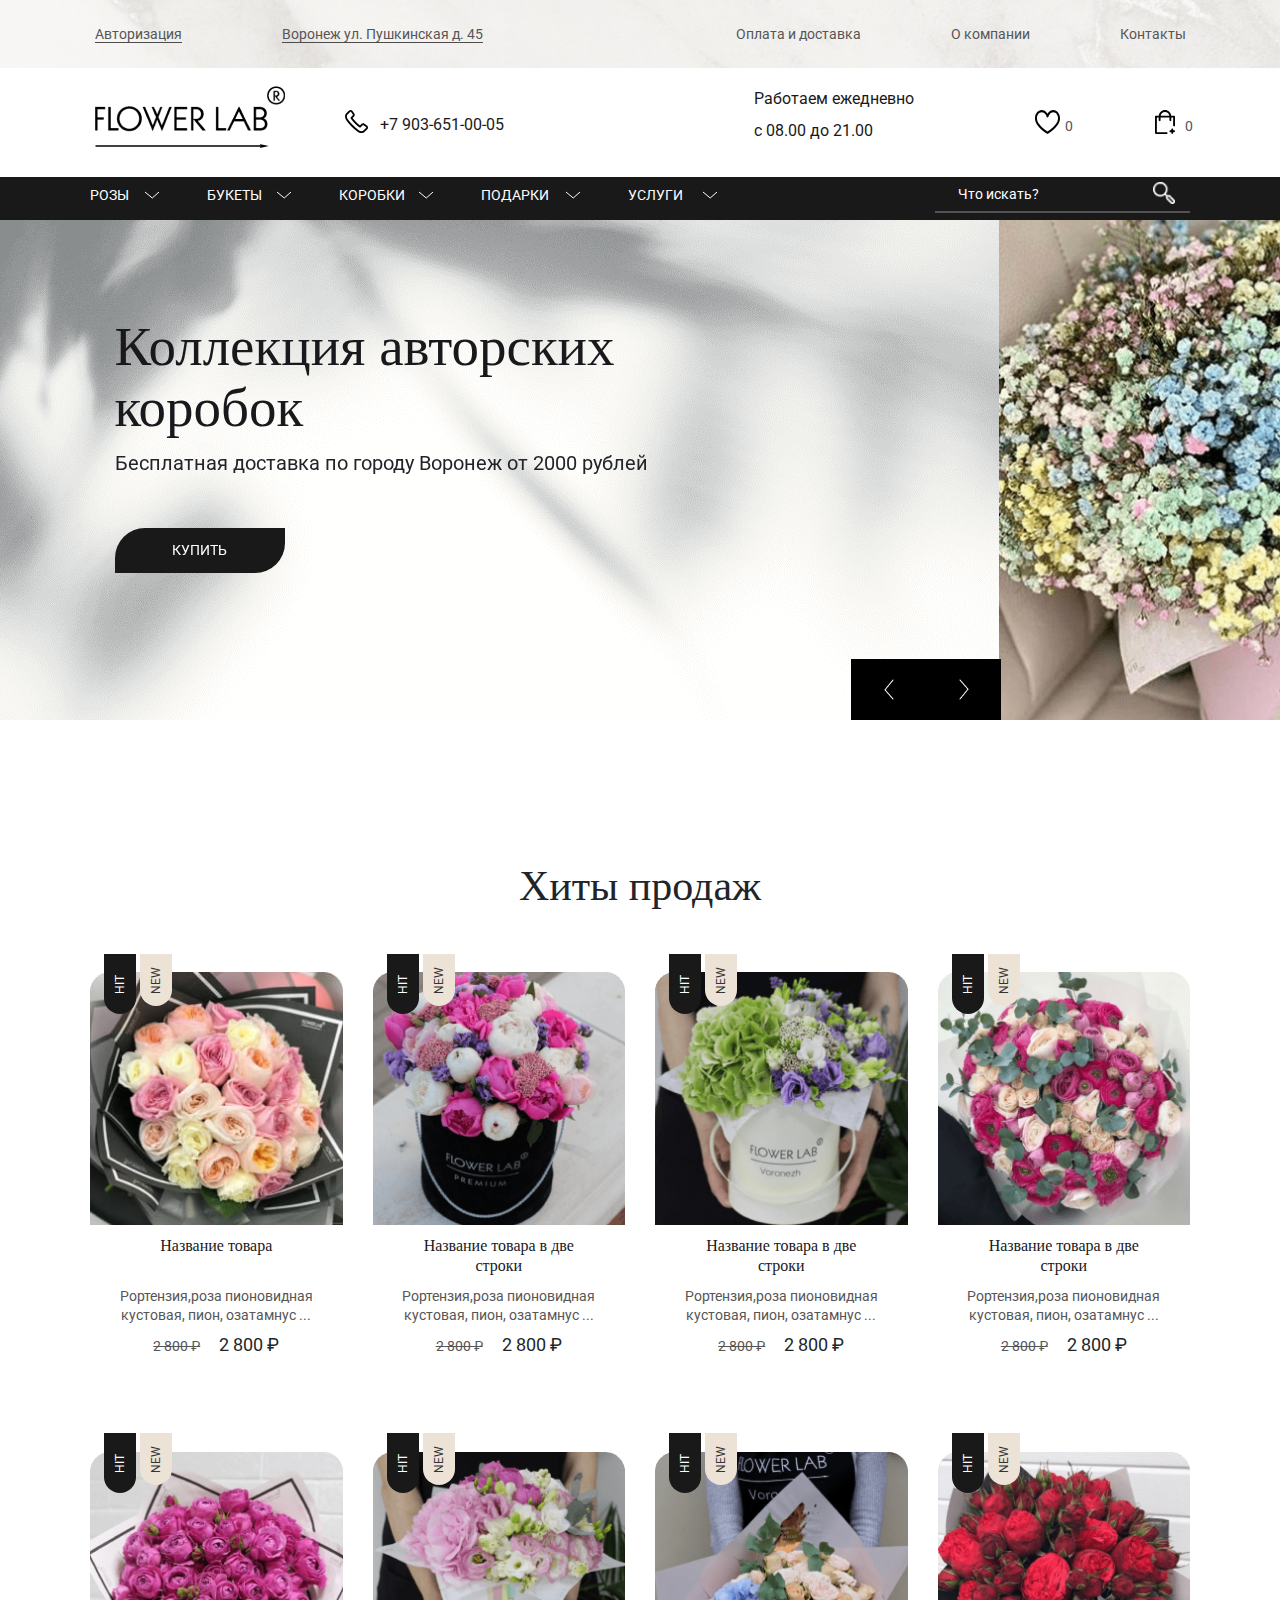
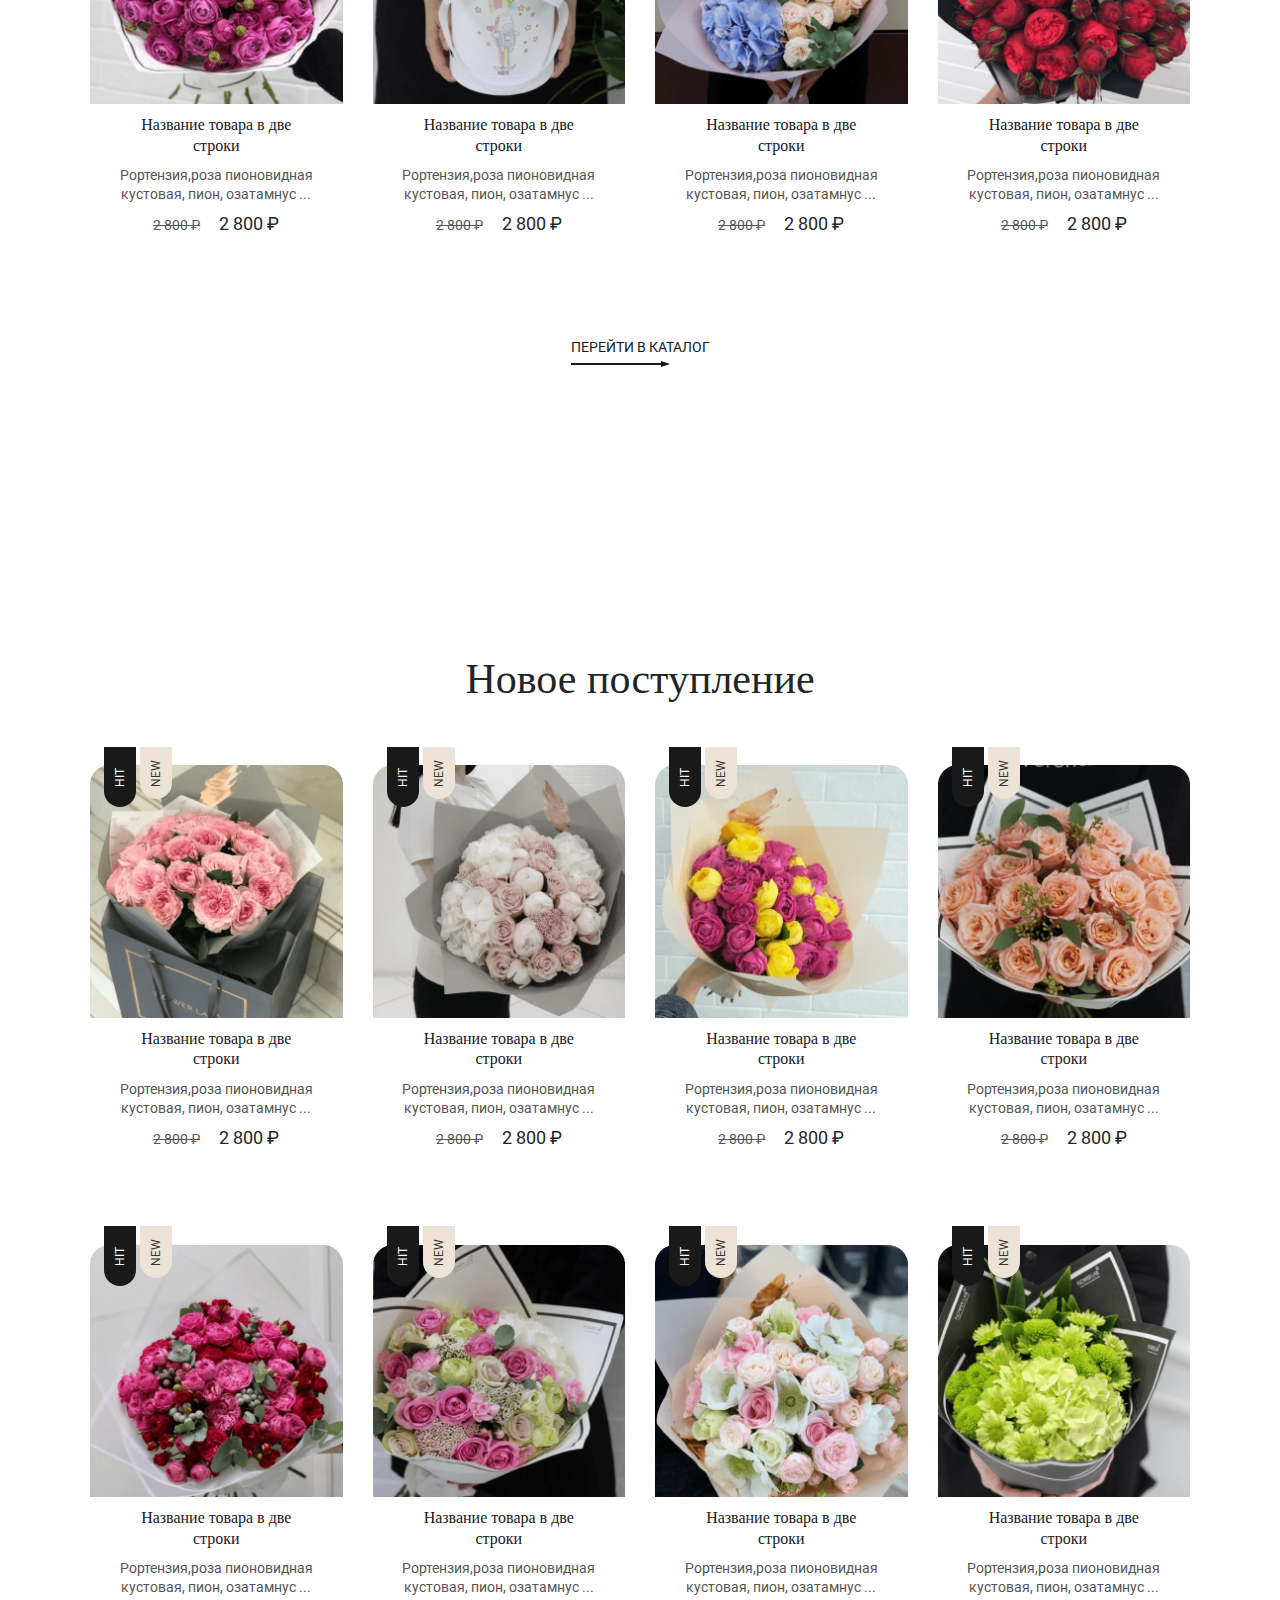
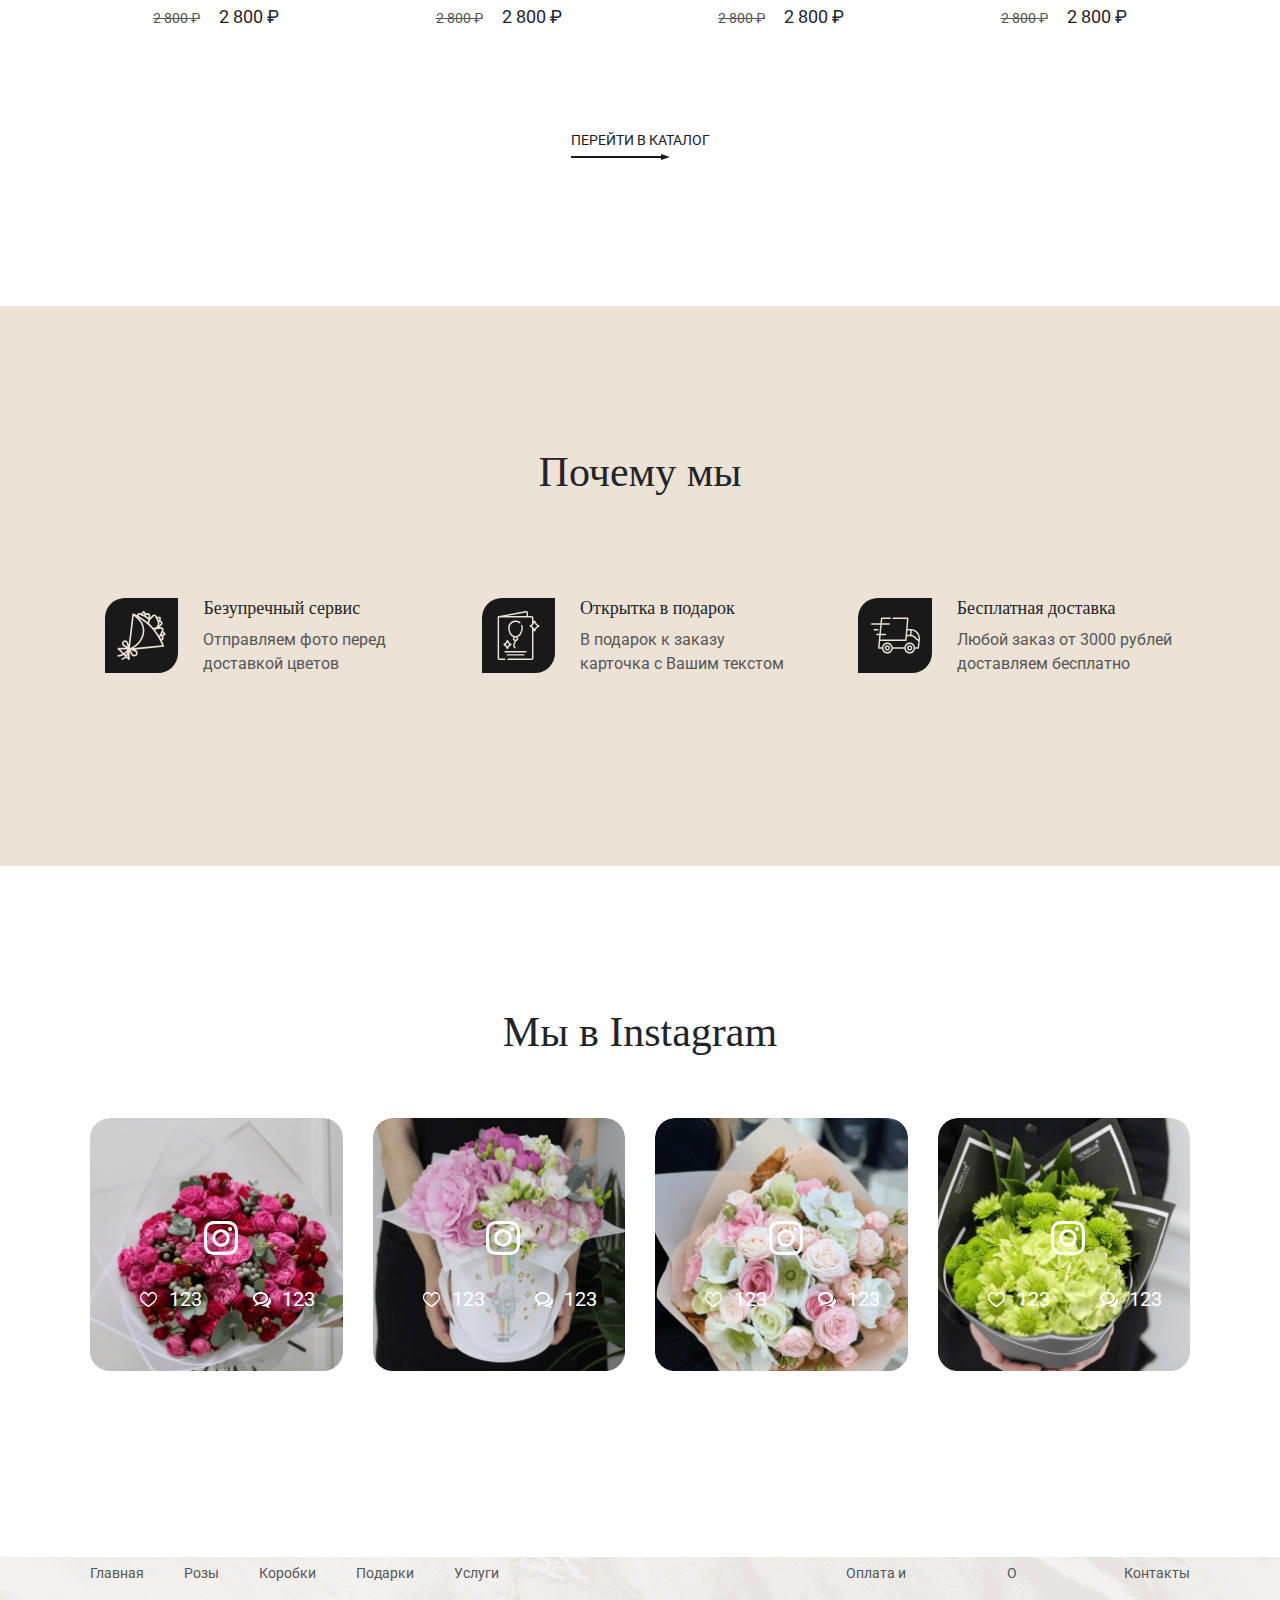
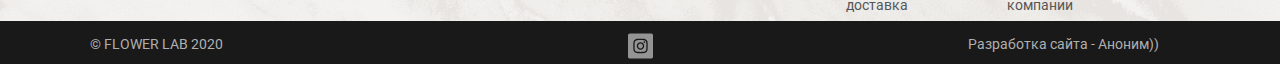
==== commit a6695310: "Update index.html" ====
--- a/Web/fl/index.html
+++ b/Web/fl/index.html
@@ -722,16 +722,16 @@
         <section class="top-link-footer">
             <div class="container position-footer">
                 <ul class="footer-menu-list list-reset footer-position-mobile">
-                    <li class="footer-menu-list-item"><a href="https://ilya-saldeckiy.github.io/flower-lab/index.html">Главная</a></li>
+                    <li class="footer-menu-list-item"><a href=" ">Главная</a></li>
                     <li class="footer-menu-list-item"><a href="Карточка товара.html">Розы</a></li>
                     <li class="footer-menu-list-item"><a href="Карточка товара.html">Коробки</a></li>
                     <li class="footer-menu-list-item footer-left-col"><a href="Карточка товара.html">Подарки</a></li>
                 </ul>
                 <ul class="footer-menu-list list-reset">
-                    <li class="footer-menu-list-item"><a href="https://ilya-saldeckiy.github.io/flower-lab/services.html" class="last-item-footer-left">Услуги</a></li>
-                    <li class="footer-menu-list-item"><a href="https://ilya-saldeckiy.github.io/flower-lab/payment.html">Оплата и доставка</a></li>
-                    <li class="footer-menu-list-item"><a href="https://ilya-saldeckiy.github.io/flower-lab/abbout-us.html">О компании</a></li>
-                    <li class="footer-menu-list-item"><a href="https://ilya-saldeckiy.github.io/flower-lab/contacts.html">Контакты</a></li>
+                    <li class="footer-menu-list-item"><a href="ervices.html" class="last-item-footer-left">Услуги</a></li>
+                    <li class="footer-menu-list-item"><a href="payment.html">Оплата и доставка</a></li>
+                    <li class="footer-menu-list-item"><a href="abbout-us.html">О компании</a></li>
+                    <li class="footer-menu-list-item"><a href="contacts.html">Контакты</a></li>
                 </ul>
             </div>
         </section>
@@ -740,7 +740,7 @@
                 <ul class="list-copyrait list-reset">
                     <li class="list-copyrait-item footer-copyrate">© FLOWER LAB 2020</li>
                     <li class="list-copyrait-item footer-inst-logo"><img src="img/inst-footer.svg" alt="inst-logo"></li>
-                    <li class="list-copyrait-item">Разработка сайта - Stebnev-Studio</li>
+                    <li class="list-copyrait-item">Разработка сайта - Аноним)) </li>
                 </ul>
             </div>
         </section>
@@ -755,4 +755,4 @@
     <script src="https://maxcdn.bootstrapcdn.com/bootstrap/4.0.0/js/bootstrap.min.js" integrity="sha384-JZR6Spejh4U02d8jOt6vLEHfe/JQGiRRSQQxSfFWpi1MquVdAyjUar5+76PVCmYl" crossorigin="anonymous"></script>
     <script type="text/javascript" src="js/main.js"></script>
 </body>
-</html>+</html>
